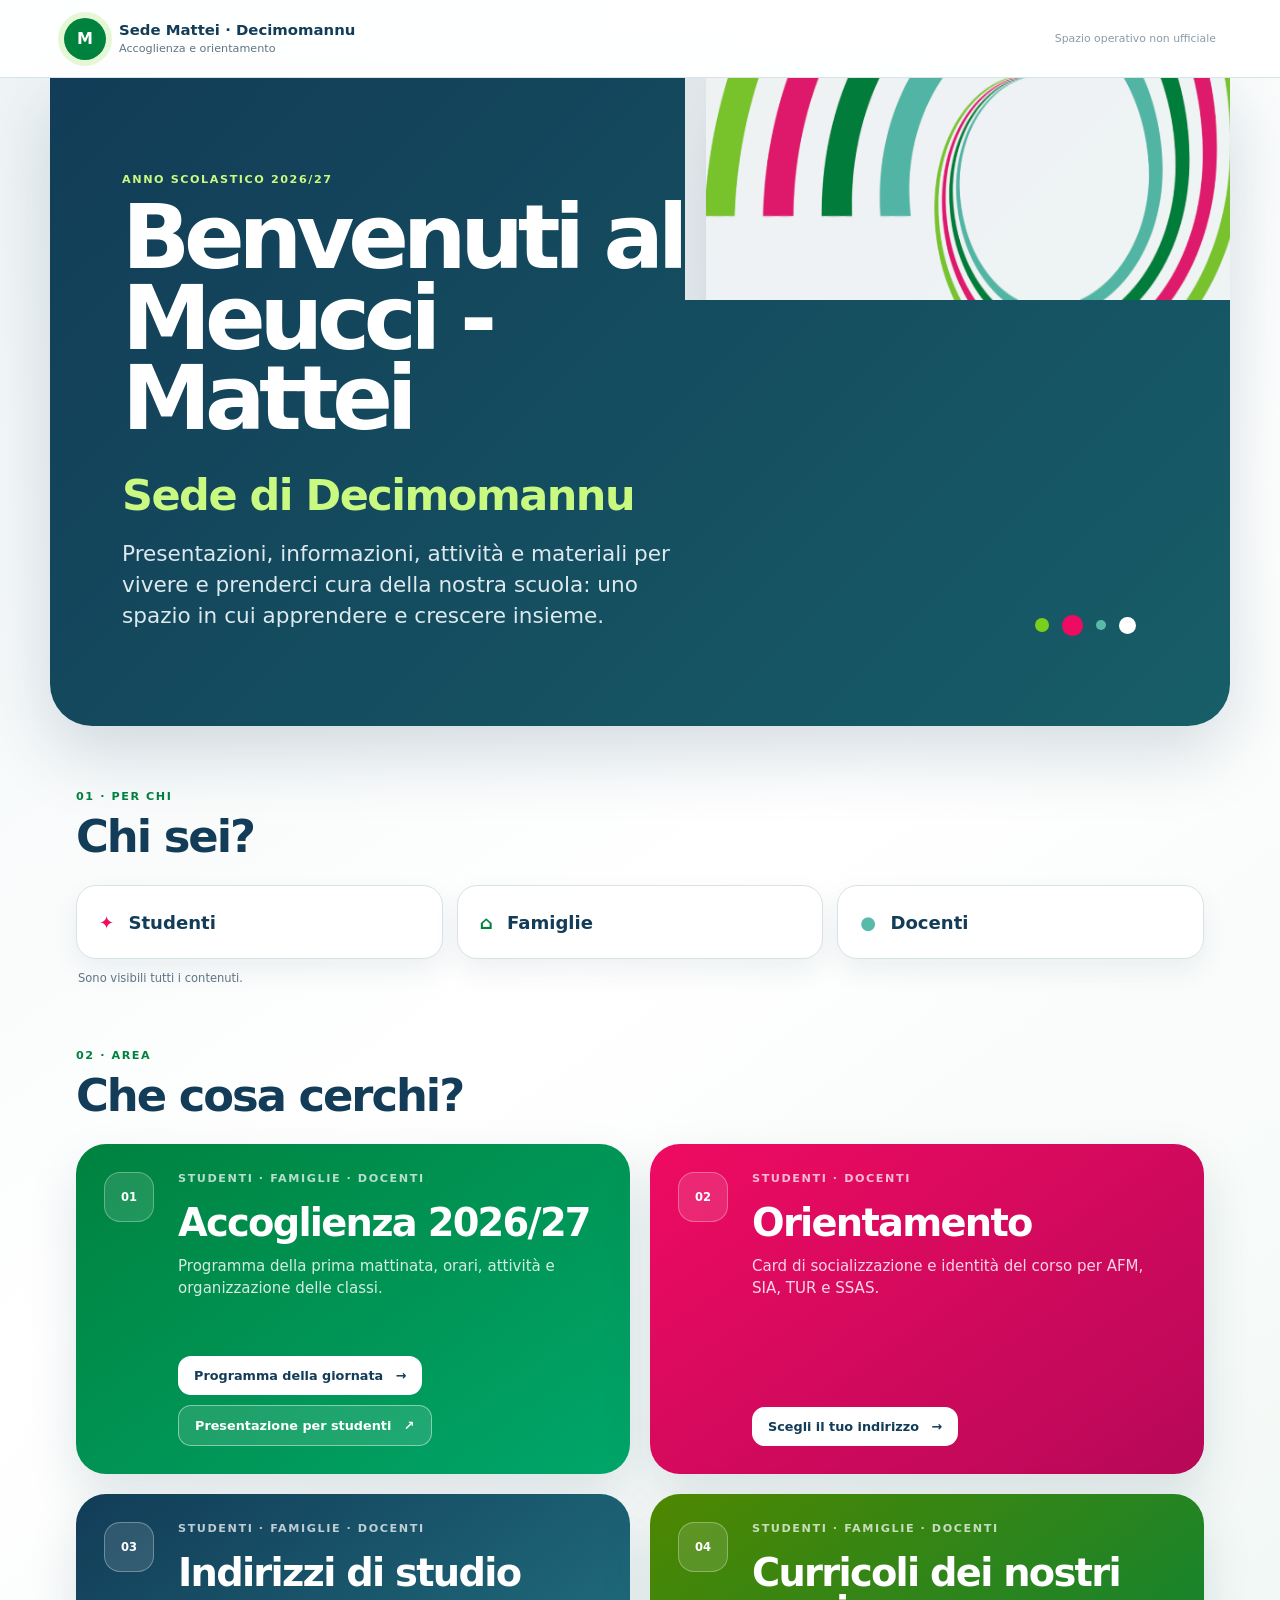
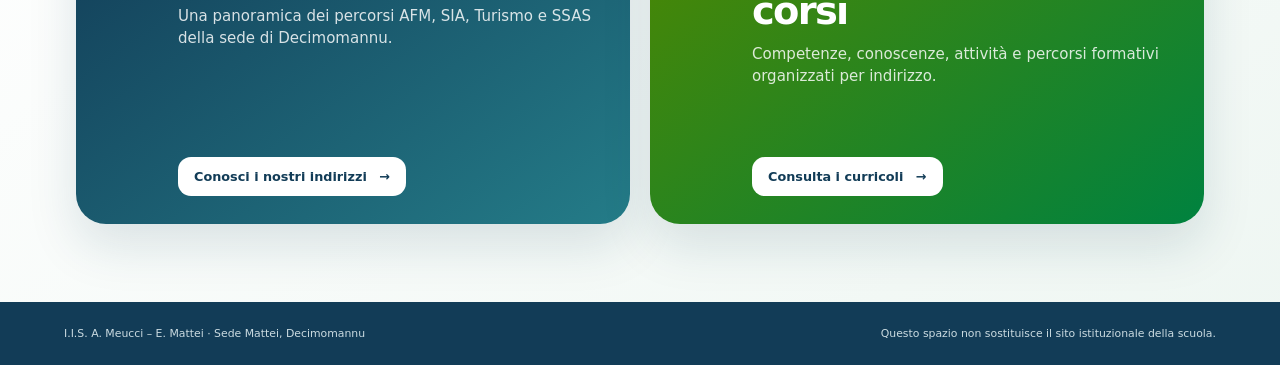
==== index.html @ f832e248 "Aggiunge indirizzi e curricoli al portale" ====
<!doctype html>
<html lang="it">
<head>
  <meta charset="utf-8">
  <meta name="viewport" content="width=device-width, initial-scale=1">
  <meta name="description" content="Materiali per accoglienza e orientamento della sede Mattei di Decimomannu.">
  <title>Accoglienza e orientamento | Sede Mattei Decimomannu</title>
  <link rel="stylesheet" href="portal.css">
</head>
<body>
  <header class="site-header">
    <a class="site-brand" href="index.html" aria-label="Torna alla pagina iniziale">
      <span class="brandmark" aria-hidden="true">M</span>
      <span><strong>Sede Mattei · Decimomannu</strong><small>Accoglienza e orientamento</small></span>
    </a>
    <p>Spazio operativo non ufficiale</p>
  </header>

  <main>
    <section class="hero">
      <div class="hero-copy">
        <p class="eyebrow">Anno scolastico 2026/27</p>
        <h1>Benvenuti al<br>Meucci - Mattei<br><span>Sede di Decimomannu</span></h1>
        <p>Presentazioni, informazioni, attività e materiali per vivere e prenderci cura della nostra scuola: uno spazio in cui apprendere e crescere insieme.</p>
      </div>
      <div class="hero-bubbles" aria-hidden="true"><i></i><i></i><i></i><i></i></div>
    </section>

    <section class="audience-section" aria-labelledby="audience-title">
      <div class="section-heading">
        <div><p class="step">01 · PER CHI</p><h2 id="audience-title">Chi sei?</h2></div>
        <button class="reset-filter" id="resetFilter" type="button" hidden>Mostra tutto</button>
      </div>
      <div class="audience-buttons" role="group" aria-label="Filtra i contenuti per destinatario">
        <button type="button" data-filter="studenti" aria-pressed="false"><span aria-hidden="true">✦</span> Studenti</button>
        <button type="button" data-filter="famiglie" aria-pressed="false"><span aria-hidden="true">⌂</span> Famiglie</button>
        <button type="button" data-filter="docenti" aria-pressed="false"><span aria-hidden="true">●</span> Docenti</button>
      </div>
      <p class="filter-status" id="filterStatus" aria-live="polite">Sono visibili tutti i contenuti.</p>
    </section>

    <section class="areas-section" aria-labelledby="areas-title">
      <div class="section-heading"><div><p class="step">02 · AREA</p><h2 id="areas-title">Che cosa cerchi?</h2></div></div>
      <div class="area-grid" id="areaGrid">
        <article class="area-card welcome-area" data-audiences="studenti famiglie docenti">
          <div class="area-number">01</div>
          <div class="area-content">
            <p class="area-tag">Studenti · Famiglie · Docenti</p>
            <h3>Accoglienza 2026/27</h3>
            <p>Programma della prima mattinata, orari, attività e organizzazione delle classi.</p>
            <div class="area-actions">
              <a href="accoglienza.html">Programma della giornata <span aria-hidden="true">→</span></a>
              <a class="secondary-action" href="documenti/accoglienza/Presentazione_accoglienza_studenti_Meucci_Mattei_2026-27.pdf" target="_blank" rel="noopener">Presentazione per studenti <span aria-hidden="true">↗</span></a>
            </div>
          </div>
        </article>

        <article class="area-card orientation-area" data-audiences="studenti docenti">
          <div class="area-number">02</div>
          <div class="area-content">
            <p class="area-tag">Studenti · Docenti</p>
            <h3>Orientamento</h3>
            <p>Card di socializzazione e identità del corso per AFM, SIA, TUR e SSAS.</p>
            <a href="orientamento.html">Scegli il tuo indirizzo <span aria-hidden="true">→</span></a>
          </div>
        </article>

        <article class="area-card study-area" data-audiences="studenti famiglie docenti">
          <div class="area-number">03</div>
          <div class="area-content">
            <p class="area-tag">Studenti · Famiglie · Docenti</p>
            <h3>Indirizzi di studio</h3>
            <p>Una panoramica dei percorsi AFM, SIA, Turismo e SSAS della sede di Decimomannu.</p>
            <a href="indirizzi.html">Conosci i nostri indirizzi <span aria-hidden="true">→</span></a>
          </div>
        </article>

        <article class="area-card curricula-area" data-audiences="studenti famiglie docenti">
          <div class="area-number">04</div>
          <div class="area-content">
            <p class="area-tag">Studenti · Famiglie · Docenti</p>
            <h3>Curricoli dei nostri corsi</h3>
            <p>Competenze, conoscenze, attività e percorsi formativi organizzati per indirizzo.</p>
            <a href="curricoli.html">Consulta i curricoli <span aria-hidden="true">→</span></a>
          </div>
        </article>
      </div>
      <p class="empty-state" id="emptyState" hidden>Nessun contenuto disponibile per questa scelta.</p>
    </section>
  </main>

  <footer class="site-footer">
    <p>I.I.S. A. Meucci – E. Mattei · Sede Mattei, Decimomannu</p>
    <p>Questo spazio non sostituisce il sito istituzionale della scuola.</p>
  </footer>
  <script src="portal.js"></script>
</body>
</html>
---- portal.css ----
:root {
  --ink: #17314a;
  --navy: #123c57;
  --teal: #58bba9;
  --green: #00823f;
  --lime: #79cf1b;
  --pink: #ef0b62;
  --paper: #f4f7f8;
  --white: #fff;
  --line: #d9e2e6;
  --muted: #5f7483;
}

* { box-sizing: border-box; }
html { min-height: 100%; background: var(--navy); }
body { min-height: 100%; margin: 0; color: var(--ink); background: linear-gradient(145deg, #eef4f5 0%, #fff 48%, #eef6f2 100%); font-family: Inter, ui-sans-serif, system-ui, -apple-system, BlinkMacSystemFont, "Segoe UI", sans-serif; }
button, a { font: inherit; }
a { color: inherit; }

.site-header { min-height: 78px; padding: 13px clamp(20px, 5vw, 72px); display: flex; align-items: center; justify-content: space-between; gap: 22px; border-bottom: 1px solid var(--line); background: rgb(255 255 255 / 92%); backdrop-filter: blur(18px); position: relative; z-index: 10; }
.site-brand { display: inline-flex; align-items: center; gap: 13px; text-decoration: none; }
.site-brand > span:last-child { display: flex; align-items: flex-start; flex-direction: column; line-height: 1.1; }
.site-brand strong { color: var(--navy); font-size: .93rem; }
.site-brand small { margin-top: 5px; color: var(--muted); font-size: .7rem; }
.brandmark { width: 42px; height: 42px; display: grid; place-items: center; border-radius: 50%; color: white; background: var(--green); box-shadow: 0 0 0 6px rgb(121 207 27 / 18%); font-weight: 900; }
.site-header > p { margin: 0; color: #879ba8; font-size: .68rem; }
.page-nav { display: flex; gap: 8px; }
.page-nav a, .back-link { padding: 9px 13px; border: 1px solid var(--line); border-radius: 11px; color: var(--navy); background: white; font-size: .76rem; font-weight: 800; text-decoration: none; }
.page-nav a:hover, .back-link:hover { color: var(--green); border-color: var(--teal); }

main { width: min(1180px, calc(100% - 40px)); margin: 0 auto; }
.hero { min-height: 420px; padding: clamp(54px, 8vw, 95px) clamp(26px, 6vw, 72px); display: flex; align-items: center; overflow: hidden; position: relative; border-radius: 0 0 42px 42px; color: white; background: linear-gradient(135deg, var(--navy) 0%, #175e68 100%); box-shadow: 0 26px 70px rgb(18 60 87 / 18%); }
.hero::after, .orientation-hero::after { content: ""; width: min(590px, 56vw); height: 230px; position: absolute; top: -8px; right: -45px; background: url("motivo-circolare.png") center / 100% 100% no-repeat; opacity: .93; pointer-events: none; }
.hero-copy { max-width: 680px; position: relative; z-index: 2; }
.eyebrow, .step, .area-tag { margin: 0; font-size: .7rem; font-weight: 900; letter-spacing: .14em; text-transform: uppercase; }
.eyebrow { color: #c9f981; }
.hero h1 { margin: 11px 0 18px; max-width: 760px; font-size: clamp(2.9rem, 7vw, 5.6rem); line-height: .9; letter-spacing: -.07em; }
.hero h1 span { color: #c9f981; font-size: .48em; letter-spacing: -.035em; }
.hero-copy > p:last-child { max-width: 570px; margin: 0; color: #dce9ed; font-size: clamp(1rem, 2vw, 1.35rem); line-height: 1.45; }
.hero-bubbles { position: absolute; right: 8%; bottom: 14%; display: flex; align-items: center; gap: 13px; }
.hero-bubbles i { width: 14px; height: 14px; border-radius: 50%; background: var(--lime); }
.hero-bubbles i:nth-child(2) { width: 21px; height: 21px; background: var(--pink); }
.hero-bubbles i:nth-child(3) { width: 10px; height: 10px; background: var(--teal); }
.hero-bubbles i:nth-child(4) { width: 17px; height: 17px; background: white; }

.audience-section, .areas-section { padding: 64px clamp(4px, 2.5vw, 26px) 8px; }
.section-heading { margin-bottom: 22px; display: flex; align-items: flex-end; justify-content: space-between; gap: 20px; }
.step { margin-bottom: 7px; color: var(--green); }
.section-heading h2 { margin: 0; color: var(--navy); font-size: clamp(1.7rem, 3.5vw, 2.9rem); letter-spacing: -.045em; }
.reset-filter { padding: 8px 12px; border: 0; border-radius: 10px; color: var(--green); background: #e7f5ec; cursor: pointer; font-size: .74rem; font-weight: 850; }
.audience-buttons { display: grid; grid-template-columns: repeat(3, 1fr); gap: 14px; }
.audience-buttons button { min-height: 74px; padding: 15px 22px; border: 1px solid var(--line); border-radius: 20px; color: var(--navy); background: white; box-shadow: 0 12px 28px rgb(18 60 87 / 7%); cursor: pointer; font-size: clamp(.92rem, 1.6vw, 1.13rem); font-weight: 850; text-align: left; transition: transform 160ms ease, color 160ms ease, background 160ms ease; }
.audience-buttons button span { margin-right: 8px; color: var(--pink); }
.audience-buttons button:nth-child(2) span { color: var(--green); }
.audience-buttons button:nth-child(3) span { color: var(--teal); }
.audience-buttons button:hover { transform: translateY(-2px); border-color: var(--teal); }
.audience-buttons button[aria-pressed="true"] { color: white; border-color: var(--navy); background: var(--navy); box-shadow: 0 14px 34px rgb(18 60 87 / 18%); }
.filter-status { margin: 12px 2px 0; color: var(--muted); font-size: .72rem; }

.areas-section { padding-top: 56px; padding-bottom: 78px; }
.area-grid { display: grid; grid-template-columns: 1fr 1fr; gap: 20px; }
.area-card { min-height: 330px; padding: 28px; display: grid; grid-template-columns: 54px 1fr; gap: 20px; border-radius: 30px; color: white; box-shadow: 0 22px 50px rgb(18 60 87 / 13%); }
.area-card[hidden] { display: none; }
.welcome-area { background: linear-gradient(145deg, var(--green), #00a66a); }
.orientation-area { background: linear-gradient(145deg, var(--pink), #b70858); }
.study-area { background: linear-gradient(145deg, var(--navy), #247c88); }
.curricula-area { background: linear-gradient(145deg, #4f8700, var(--green)); }
.area-number { width: 50px; height: 50px; display: grid; place-items: center; border: 1px solid rgb(255 255 255 / 30%); border-radius: 16px; background: rgb(255 255 255 / 12%); font-size: .72rem; font-weight: 900; }
.area-content { display: flex; flex-direction: column; }
.area-tag { color: rgb(255 255 255 / 72%); }
.area-content h3 { margin: 19px 0 13px; font-size: clamp(1.75rem, 3vw, 2.75rem); line-height: .98; letter-spacing: -.045em; }
.area-content > p:not(.area-tag) { margin: 0; max-width: 440px; color: rgb(255 255 255 / 83%); font-size: .94rem; line-height: 1.48; }
.area-content a { width: fit-content; margin-top: auto; padding: 12px 16px; border-radius: 13px; color: var(--navy); background: white; font-size: .8rem; font-weight: 900; text-decoration: none; }
.area-content a:hover { box-shadow: 0 8px 24px rgb(18 60 87 / 20%); }
.area-content a span { margin-left: 8px; }
.area-actions { margin-top: auto; padding-top: 22px; display: flex; flex-wrap: wrap; gap: 10px; }
.area-content .area-actions a { margin-top: 0; }
.area-content .area-actions .secondary-action { color: white; border: 1px solid rgb(255 255 255 / 45%); background: rgb(255 255 255 / 12%); }
.empty-state { padding: 30px; border: 1px dashed var(--line); border-radius: 20px; color: var(--muted); text-align: center; }

.orientation-main { padding-bottom: 72px; }
.orientation-hero { min-height: 350px; padding: 42px clamp(28px, 6vw, 72px) 60px; overflow: hidden; position: relative; border-radius: 0 0 40px 40px; color: white; background: linear-gradient(140deg, var(--navy), #174f68); }
.orientation-hero > * { position: relative; z-index: 2; }
.orientation-hero .back-link { width: fit-content; display: inline-block; margin-bottom: 54px; color: white; border-color: rgb(255 255 255 / 25%); background: rgb(255 255 255 / 10%); }
.orientation-hero h1 { margin: 10px 0 18px; font-size: clamp(2.5rem, 6vw, 5.4rem); line-height: .94; letter-spacing: -.06em; }
.orientation-hero > p:last-child { max-width: 670px; margin: 0; color: #d9e7ec; font-size: 1rem; line-height: 1.5; }
.course-grid { padding: 48px clamp(4px, 2.5vw, 26px) 0; display: grid; grid-template-columns: 1fr 1fr; gap: 20px; }
.course-card { min-height: 365px; padding: 28px; display: flex; flex-direction: column; border: 1px solid var(--line); border-top: 9px solid var(--course-accent); border-radius: 28px; background: white; box-shadow: 0 18px 45px rgb(18 60 87 / 9%); }
.course-code { width: fit-content; padding: 8px 12px; border-radius: 11px; color: var(--course-text, white); background: var(--course-accent); font-size: .82rem; font-weight: 950; letter-spacing: .09em; }
.course-copy h2 { margin: 24px 0 12px; color: var(--navy); font-size: clamp(1.4rem, 2.5vw, 2.15rem); line-height: 1.04; letter-spacing: -.04em; }
.course-copy p { margin: 0; color: var(--muted); line-height: 1.45; }
.course-actions { margin-top: auto; padding-top: 28px; display: flex; align-items: center; gap: 14px; }
.course-actions a { padding: 12px 15px; border-radius: 12px; color: white; background: var(--course-accent); font-size: .78rem; font-weight: 900; text-decoration: none; }
.course-actions .download-link { padding-inline: 4px; color: var(--navy); background: transparent; text-decoration: underline; text-decoration-color: var(--teal); text-underline-offset: 4px; }
.afm-card { --course-accent: var(--navy); }
.sia-card { --course-accent: var(--lime); --course-text: var(--navy); }
.tur-card { --course-accent: var(--green); }
.ssas-card { --course-accent: var(--pink); }
.info-card { min-height: 285px; }
.study-hero { background: linear-gradient(140deg, var(--navy), #237985); }
.curricula-hero { background: linear-gradient(140deg, #315d17, var(--green)); }

.curricula-section { padding: 52px clamp(4px, 2.5vw, 26px) 0; }
.curriculum-card { min-height: 250px; padding: 30px; display: grid; grid-template-columns: 100px 1fr auto; gap: 26px; align-items: center; border: 1px solid var(--line); border-radius: 30px; background: white; box-shadow: 0 18px 45px rgb(18 60 87 / 9%); }
.curriculum-code { width: 90px; height: 90px; display: grid; place-items: center; border-radius: 25px; color: white; background: var(--pink); font-size: 1rem; font-weight: 950; letter-spacing: .08em; }
.curriculum-copy > p:first-child { margin: 0 0 8px; color: var(--green); font-size: .7rem; font-weight: 900; letter-spacing: .08em; text-transform: uppercase; }
.curriculum-copy h3 { margin: 0 0 12px; color: var(--navy); font-size: clamp(1.55rem, 3vw, 2.5rem); line-height: 1; letter-spacing: -.04em; }
.curriculum-copy > p:last-child { max-width: 610px; margin: 0; color: var(--muted); font-size: .88rem; line-height: 1.45; }
.curriculum-card > a { padding: 13px 16px; border-radius: 13px; color: white; background: var(--navy); font-size: .8rem; font-weight: 900; text-decoration: none; white-space: nowrap; }
.curriculum-card > a:hover { background: var(--green); }
.growth-note { margin: 18px 0 0; padding: 19px 22px; border-left: 5px solid var(--lime); border-radius: 0 16px 16px 0; color: var(--muted); background: #edf5e8; font-size: .82rem; line-height: 1.45; }
.growth-note strong { color: var(--navy); }

.site-footer { padding: 25px clamp(20px, 5vw, 72px); display: flex; justify-content: space-between; gap: 20px; color: #cbdbe1; background: var(--navy); font-size: .68rem; }
.site-footer p { margin: 0; }

:focus-visible { outline: 3px solid rgb(88 187 169 / 55%); outline-offset: 3px; }

@media (max-width: 760px) {
  .site-header > p { display: none; }
  .hero { min-height: 390px; border-radius: 0 0 30px 30px; }
  .hero::after, .orientation-hero::after { width: 85vw; opacity: .55; }
  .audience-buttons, .area-grid, .course-grid { grid-template-columns: 1fr; }
  .audience-buttons button { min-height: 62px; }
  .area-card { min-height: 295px; }
  .orientation-hero .back-link { margin-bottom: 42px; }
  .course-card { min-height: 330px; }
  .info-card { min-height: 260px; }
  .curriculum-card { grid-template-columns: 80px 1fr; }
  .curriculum-code { width: 76px; height: 76px; border-radius: 20px; }
  .curriculum-card > a { width: fit-content; grid-column: 1 / -1; }
  .site-footer { align-items: flex-start; flex-direction: column; }
}

@media (max-width: 500px) {
  main { width: calc(100% - 24px); }
  .site-header { padding-inline: 14px; }
  .site-brand small { display: none; }
  .site-brand strong { font-size: .8rem; }
  .page-nav a:first-child { display: none; }
  .hero { padding-inline: 25px; }
  .hero h1 { font-size: clamp(2.7rem, 13vw, 3.4rem); }
  .audience-section, .areas-section { padding-inline: 0; }
  .area-card { padding: 22px; grid-template-columns: 1fr; }
  .area-number { width: 42px; height: 42px; }
  .orientation-main { width: calc(100% - 24px); }
  .orientation-hero { padding-inline: 24px; }
  .course-grid { padding-inline: 0; }
  .course-actions { align-items: flex-start; flex-direction: column; }
  .curriculum-card { padding: 23px; grid-template-columns: 1fr; }
  .curriculum-card > a { grid-column: auto; white-space: normal; }
}

@media (prefers-reduced-motion: reduce) {
  .audience-buttons button { transition: none; }
}
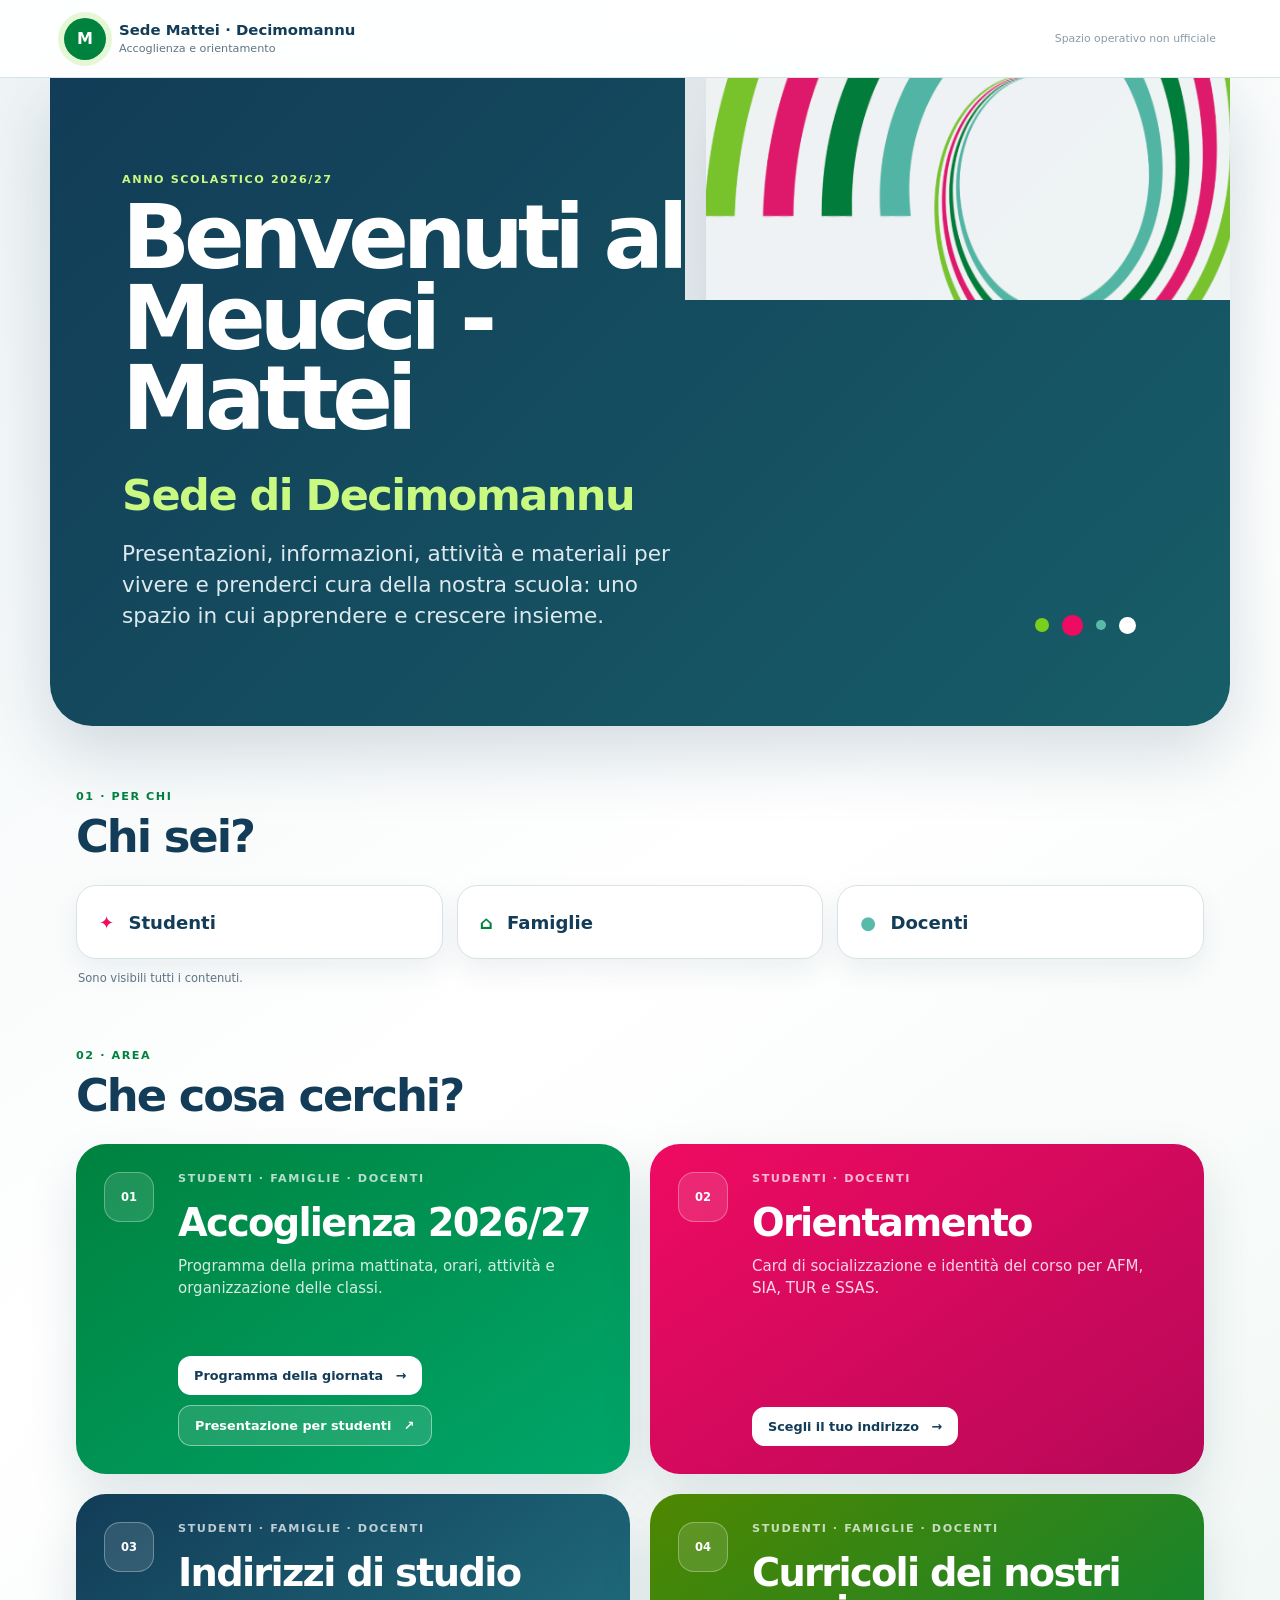
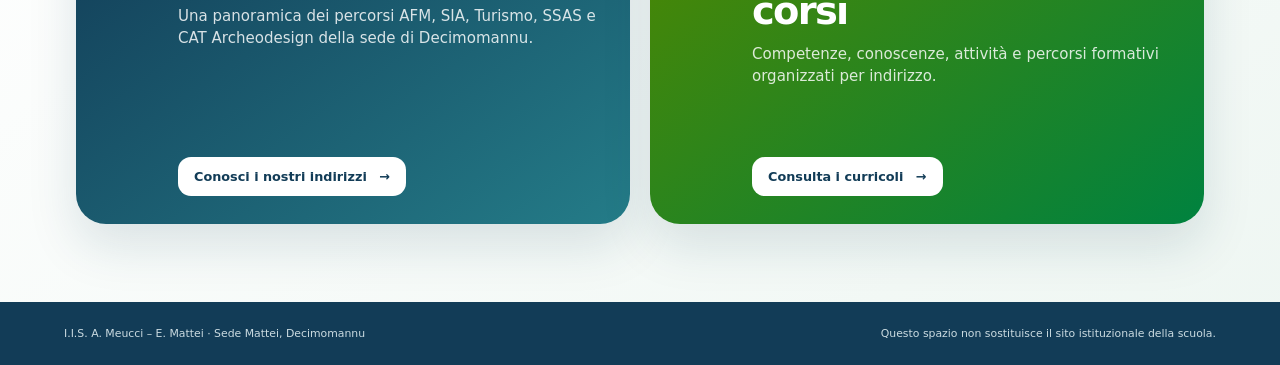
==== commit 69be251d: "Aggiunge CAT Archeodesign in attivazione" ====
--- a/index.html
+++ b/index.html
@@ -70,7 +70,7 @@
           <div class="area-content">
             <p class="area-tag">Studenti · Famiglie · Docenti</p>
             <h3>Indirizzi di studio</h3>
-            <p>Una panoramica dei percorsi AFM, SIA, Turismo e SSAS della sede di Decimomannu.</p>
+            <p>Una panoramica dei percorsi AFM, SIA, Turismo, SSAS e CAT Archeodesign della sede di Decimomannu.</p>
             <a href="indirizzi.html">Conosci i nostri indirizzi <span aria-hidden="true">→</span></a>
           </div>
         </article>
--- a/portal.css
+++ b/portal.css
@@ -96,7 +96,11 @@
 .sia-card { --course-accent: var(--lime); --course-text: var(--navy); }
 .tur-card { --course-accent: var(--green); }
 .ssas-card { --course-accent: var(--pink); }
+.cat-card { --course-accent: var(--teal); --course-text: var(--navy); }
 .info-card { min-height: 285px; }
+.pending-card { border-style: solid; background: linear-gradient(145deg, white, #edf8f6); }
+.course-topline { display: flex; align-items: center; justify-content: space-between; gap: 14px; }
+.status-badge { padding: 7px 10px; border-radius: 99px; color: var(--green); background: #e5f5e8; font-size: .66rem; font-weight: 900; letter-spacing: .04em; text-transform: uppercase; }
 .study-hero { background: linear-gradient(140deg, var(--navy), #237985); }
 .curricula-hero { background: linear-gradient(140deg, #315d17, var(--green)); }
 
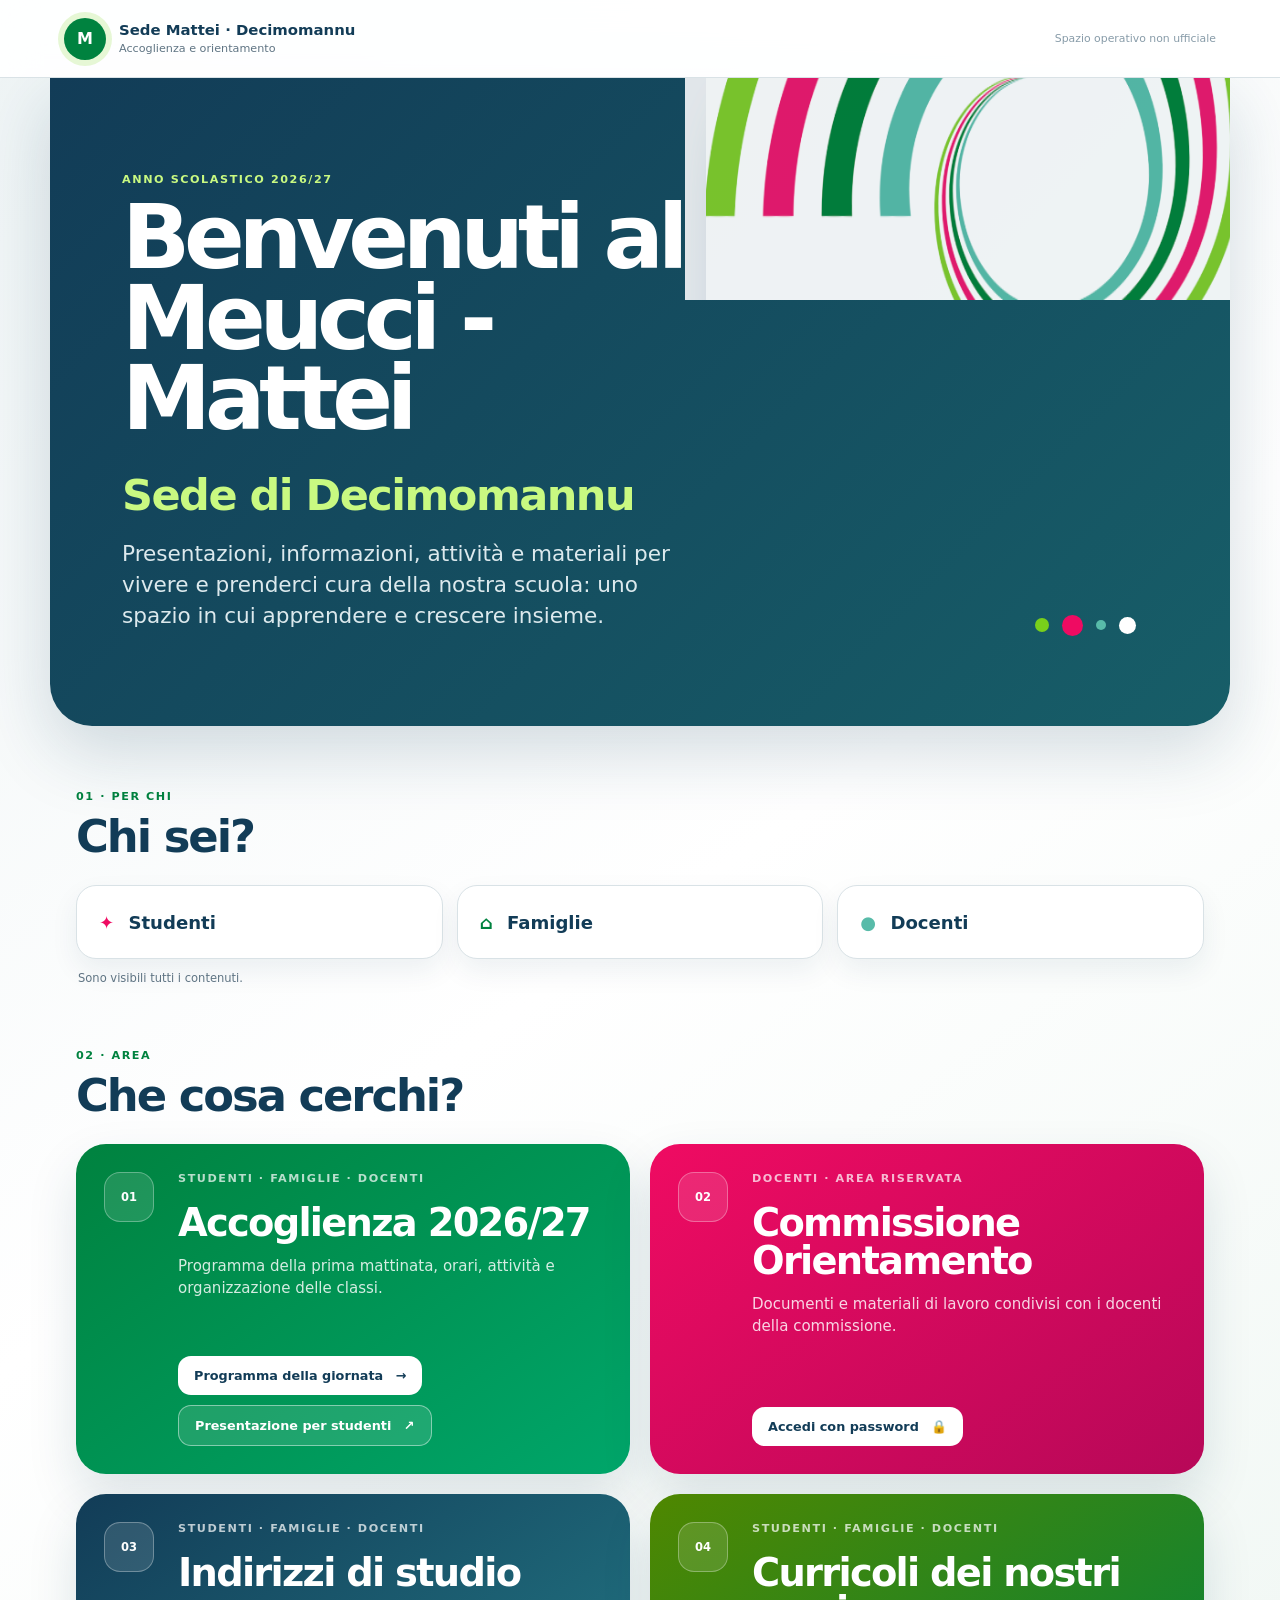
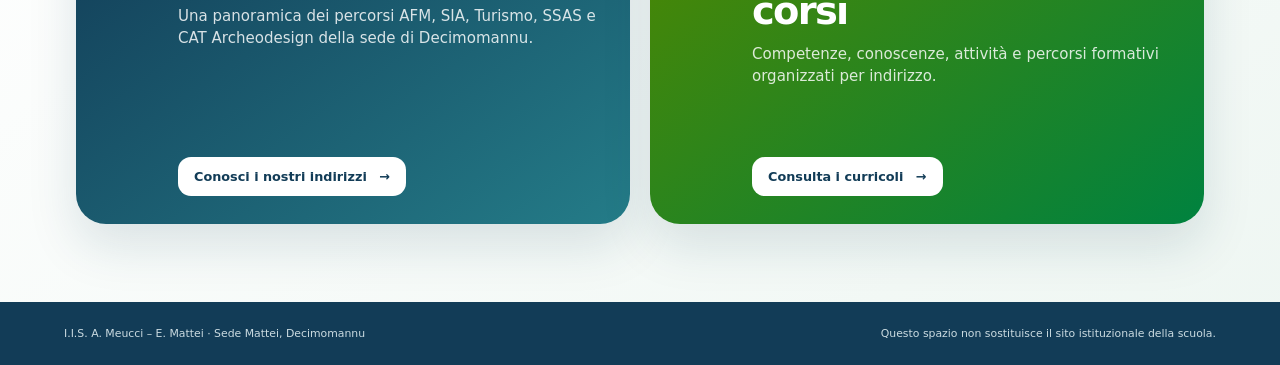
==== commit 4f1edef7: "Aggiunge area riservata per la commissione orientamento" ====
--- a/index.html
+++ b/index.html
@@ -5,7 +5,7 @@
   <meta name="viewport" content="width=device-width, initial-scale=1">
   <meta name="description" content="Materiali per accoglienza e orientamento della sede Mattei di Decimomannu.">
   <title>Accoglienza e orientamento | Sede Mattei Decimomannu</title>
-  <link rel="stylesheet" href="portal.css">
+  <link rel="stylesheet" href="portal.css?v=20260915-1">
 </head>
 <body>
   <header class="site-header">
@@ -55,13 +55,13 @@
           </div>
         </article>
 
-        <article class="area-card orientation-area" data-audiences="studenti docenti">
+        <article class="area-card orientation-area" data-audiences="docenti">
           <div class="area-number">02</div>
           <div class="area-content">
-            <p class="area-tag">Studenti · Docenti</p>
-            <h3>Orientamento</h3>
-            <p>Card di socializzazione e identità del corso per AFM, SIA, TUR e SSAS.</p>
-            <a href="orientamento.html">Scegli il tuo indirizzo <span aria-hidden="true">→</span></a>
+            <p class="area-tag">Docenti · Area riservata</p>
+            <h3>Commissione Orientamento</h3>
+            <p>Documenti e materiali di lavoro condivisi con i docenti della commissione.</p>
+            <a href="orientamento.html">Accedi con password <span aria-hidden="true">🔒</span></a>
           </div>
         </article>
 
@@ -93,6 +93,6 @@
     <p>I.I.S. A. Meucci – E. Mattei · Sede Mattei, Decimomannu</p>
     <p>Questo spazio non sostituisce il sito istituzionale della scuola.</p>
   </footer>
-  <script src="portal.js"></script>
+  <script src="portal.js?v=20260915-1"></script>
 </body>
 </html>
--- a/portal.css
+++ b/portal.css
@@ -12,6 +12,7 @@
 }
 
 * { box-sizing: border-box; }
+[hidden] { display: none !important; }
 html { min-height: 100%; background: var(--navy); }
 body { min-height: 100%; margin: 0; color: var(--ink); background: linear-gradient(145deg, #eef4f5 0%, #fff 48%, #eef6f2 100%); font-family: Inter, ui-sans-serif, system-ui, -apple-system, BlinkMacSystemFont, "Segoe UI", sans-serif; }
 button, a { font: inherit; }
@@ -84,6 +85,67 @@
 .orientation-hero .back-link { width: fit-content; display: inline-block; margin-bottom: 54px; color: white; border-color: rgb(255 255 255 / 25%); background: rgb(255 255 255 / 10%); }
 .orientation-hero h1 { margin: 10px 0 18px; font-size: clamp(2.5rem, 6vw, 5.4rem); line-height: .94; letter-spacing: -.06em; }
 .orientation-hero > p:last-child { max-width: 670px; margin: 0; color: #d9e7ec; font-size: 1rem; line-height: 1.5; }
+.protected-shell { padding: 48px clamp(4px, 2.5vw, 26px) 0; }
+.access-panel, .workspace-panel { max-width: 820px; margin: 0 auto; padding: clamp(28px, 5vw, 52px); border: 1px solid var(--line); border-radius: 30px; background: white; box-shadow: 0 18px 45px rgb(18 60 87 / 9%); }
+.access-panel { text-align: center; }
+.lock-symbol { width: 70px; height: 70px; margin: 0 auto 22px; display: grid; place-items: center; border-radius: 22px; background: #f9e7ef; font-size: 1.8rem; }
+.access-panel .step { color: var(--pink); }
+.access-panel h2, .workspace-heading h2 { margin: 8px 0 12px; color: var(--navy); font-size: clamp(1.8rem, 4vw, 3rem); letter-spacing: -.045em; }
+.access-panel > p:not(.step) { max-width: 540px; margin: 0 auto; color: var(--muted); line-height: 1.5; }
+.password-form { max-width: 520px; margin: 32px auto 0; text-align: left; }
+.password-form label { display: block; margin-bottom: 8px; color: var(--navy); font-size: .78rem; font-weight: 900; }
+.password-row { display: grid; grid-template-columns: 1fr auto; gap: 10px; }
+.password-row input { min-width: 0; min-height: 52px; padding: 0 16px; border: 1px solid #b9c8cf; border-radius: 13px; color: var(--ink); background: #fbfdfd; font-size: 1rem; }
+.password-row button, .logout-button { min-height: 52px; padding: 0 22px; border: 0; border-radius: 13px; color: white; background: var(--navy); cursor: pointer; font-weight: 900; }
+.password-row button:hover, .logout-button:hover { background: var(--green); }
+.password-row button:disabled { cursor: wait; opacity: .65; }
+.access-message { min-height: 21px; margin: 10px 2px 0; color: #a00040; font-size: .76rem; font-weight: 800; }
+.workspace-panel { max-width: none; }
+.workspace-heading { display: flex; align-items: center; justify-content: space-between; gap: 22px; }
+.workspace-heading h2:focus { outline: none; }
+.workspace-heading .step { color: var(--green); }
+.workspace-session { display: flex; align-items: center; gap: 10px; }
+.role-badge { padding: 8px 11px; border-radius: 99px; font-size: .67rem; font-weight: 900; text-transform: uppercase; }
+.role-badge.orientatore { color: #9d0040; background: #f9e7ef; }
+.role-badge.supporter { color: var(--green); background: #e5f5e8; }
+.logout-button { min-height: 42px; padding-inline: 16px; color: var(--navy); background: #e8f1f3; font-size: .75rem; }
+.workspace-intro { max-width: 720px; margin: 0 0 28px; color: var(--muted); line-height: 1.5; }
+.upload-panel { margin: 28px 0 38px; padding: clamp(22px, 4vw, 34px); display: grid; grid-template-columns: minmax(180px, .7fr) minmax(300px, 1.3fr); gap: 34px; border-radius: 24px; color: white; background: linear-gradient(140deg, var(--navy), #175e68); }
+.upload-panel .step { color: #c9f981; }
+.upload-panel h3, .documents-heading h3 { margin: 7px 0 0; font-size: clamp(1.45rem, 3vw, 2.1rem); letter-spacing: -.035em; }
+.upload-form { display: grid; grid-template-columns: 1fr 1fr; gap: 14px; }
+.upload-form label { display: flex; flex-direction: column; gap: 7px; color: #dce9ed; font-size: .72rem; font-weight: 850; }
+.upload-form label:nth-child(2) { grid-row: span 2; }
+.upload-form input, .upload-form textarea, .upload-form select, .document-manage input, .document-manage textarea, .document-manage select { width: 100%; min-width: 0; padding: 11px 12px; border: 1px solid rgb(255 255 255 / 24%); border-radius: 11px; color: var(--ink); background: white; font: inherit; }
+.upload-form input[type="file"], .replacement-input { padding: 8px; font-size: .72rem; }
+.upload-form button { min-height: 46px; padding: 0 16px; border: 0; border-radius: 12px; color: var(--navy); background: #c9f981; cursor: pointer; font-weight: 900; }
+.upload-form button:disabled { cursor: wait; opacity: .65; }
+.upload-message { min-height: 18px; margin: 0; align-self: center; color: white; font-size: .72rem; font-weight: 800; }
+.documents-heading { margin-bottom: 18px; color: var(--navy); }
+.resource-grid { display: grid; grid-template-columns: repeat(2, minmax(0, 1fr)); gap: 18px; }
+.resource-card { min-height: 220px; padding: 24px; border: 1px solid var(--line); border-top: 7px solid var(--pink); border-radius: 22px; background: linear-gradient(145deg, white, #f8fbfb); }
+.resource-card h3 { margin: 0 0 9px; color: var(--navy); font-size: 1.35rem; }
+.resource-card > p { margin: 0; color: var(--muted); font-size: .86rem; line-height: 1.45; }
+.resource-card .resource-meta { margin-top: 10px; color: #8297a3; font-size: .7rem; }
+.resource-list { margin-top: 22px; }
+.resource-empty { margin: 0; padding: 16px; border: 1px dashed #bfd0d7; border-radius: 13px; color: var(--muted); background: white; font-size: .8rem; }
+.resource-link { width: 100%; padding: 14px 16px; display: flex; align-items: flex-start; flex-direction: column; gap: 4px; border: 1px solid var(--line); border-radius: 13px; color: var(--navy); background: white; cursor: pointer; text-align: left; }
+.resource-link + .resource-link { margin-top: 9px; }
+.resource-link:hover { border-color: var(--teal); box-shadow: 0 8px 20px rgb(18 60 87 / 8%); }
+.resource-link span { font-weight: 900; }
+.resource-link small { color: var(--muted); }
+.document-actions { margin-top: 24px; display: flex; align-items: flex-start; flex-wrap: wrap; gap: 12px; }
+.document-actions > a { padding: 11px 14px; border-radius: 11px; color: white; background: var(--navy); font-size: .76rem; font-weight: 900; text-decoration: none; }
+.document-actions > a:hover { background: var(--green); }
+.document-manage { flex: 1 1 100%; padding-top: 8px; }
+.document-manage summary { width: fit-content; color: var(--green); cursor: pointer; font-size: .76rem; font-weight: 900; }
+.document-manage[open] summary { margin-bottom: 12px; }
+.document-manage input, .document-manage textarea, .document-manage select { margin-top: 9px; border-color: var(--line); background: white; }
+.manage-actions { margin-top: 12px; display: flex; gap: 9px; }
+.manage-actions button { min-height: 40px; padding: 0 13px; border: 0; border-radius: 10px; cursor: pointer; font-size: .7rem; font-weight: 900; }
+.save-button { color: white; background: var(--green); }
+.archive-button { color: #9d0040; background: #f9e7ef; }
+.manage-status { min-height: 17px; margin: 9px 0 0; color: var(--muted); font-size: .7rem; font-weight: 800; }
 .course-grid { padding: 48px clamp(4px, 2.5vw, 26px) 0; display: grid; grid-template-columns: 1fr 1fr; gap: 20px; }
 .course-card { min-height: 365px; padding: 28px; display: flex; flex-direction: column; border: 1px solid var(--line); border-top: 9px solid var(--course-accent); border-radius: 28px; background: white; box-shadow: 0 18px 45px rgb(18 60 87 / 9%); }
 .course-code { width: fit-content; padding: 8px 12px; border-radius: 11px; color: var(--course-text, white); background: var(--course-accent); font-size: .82rem; font-weight: 950; letter-spacing: .09em; }
@@ -124,7 +186,7 @@
   .site-header > p { display: none; }
   .hero { min-height: 390px; border-radius: 0 0 30px 30px; }
   .hero::after, .orientation-hero::after { width: 85vw; opacity: .55; }
-  .audience-buttons, .area-grid, .course-grid { grid-template-columns: 1fr; }
+  .audience-buttons, .area-grid, .course-grid, .resource-grid { grid-template-columns: 1fr; }
   .audience-buttons button { min-height: 62px; }
   .area-card { min-height: 295px; }
   .orientation-hero .back-link { margin-bottom: 42px; }
@@ -133,6 +195,7 @@
   .curriculum-card { grid-template-columns: 80px 1fr; }
   .curriculum-code { width: 76px; height: 76px; border-radius: 20px; }
   .curriculum-card > a { width: fit-content; grid-column: 1 / -1; }
+  .upload-panel { grid-template-columns: 1fr; }
   .site-footer { align-items: flex-start; flex-direction: column; }
 }
 
@@ -149,6 +212,13 @@
   .area-number { width: 42px; height: 42px; }
   .orientation-main { width: calc(100% - 24px); }
   .orientation-hero { padding-inline: 24px; }
+  .protected-shell { padding-inline: 0; }
+  .access-panel, .workspace-panel { padding: 24px; border-radius: 24px; }
+  .password-row { grid-template-columns: 1fr; }
+  .workspace-heading { align-items: flex-start; }
+  .workspace-session { align-items: flex-end; flex-direction: column; }
+  .upload-form { grid-template-columns: 1fr; }
+  .upload-form label:nth-child(2) { grid-row: auto; }
   .course-grid { padding-inline: 0; }
   .course-actions { align-items: flex-start; flex-direction: column; }
   .curriculum-card { padding: 23px; grid-template-columns: 1fr; }
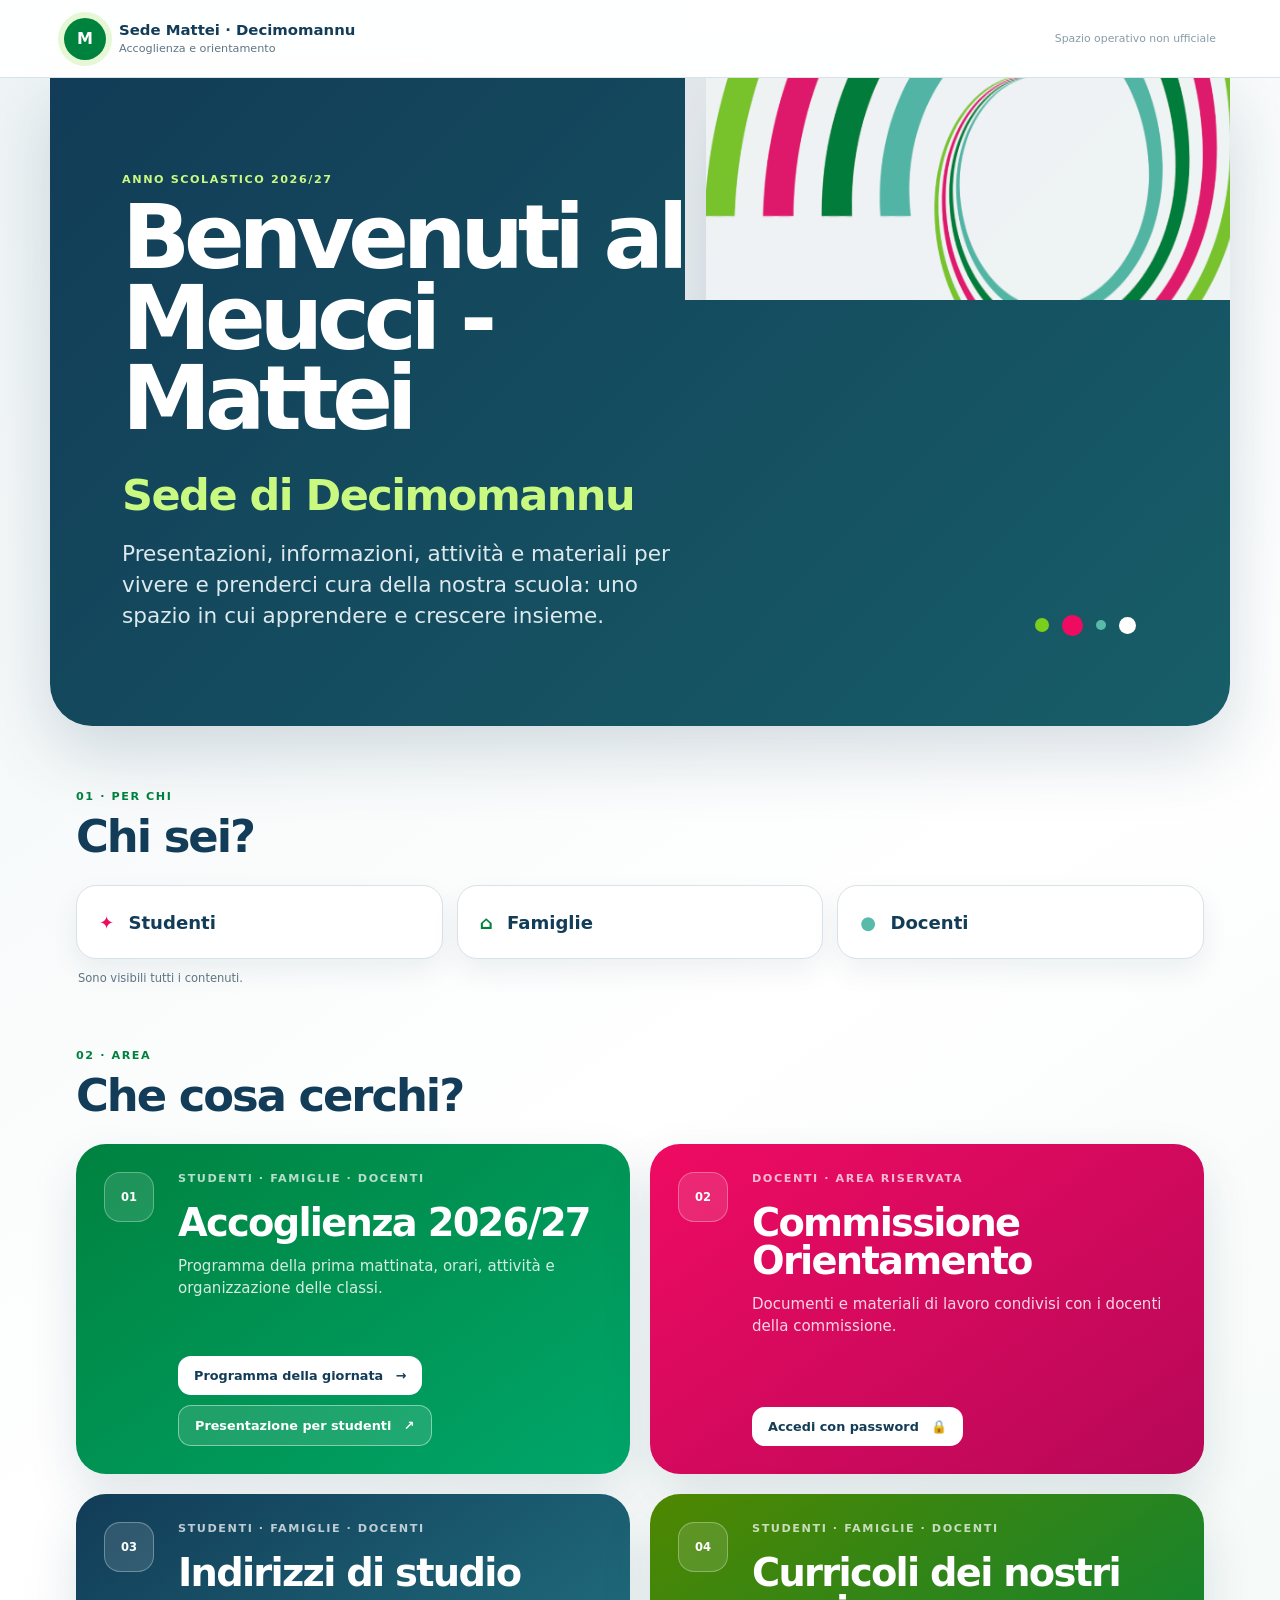
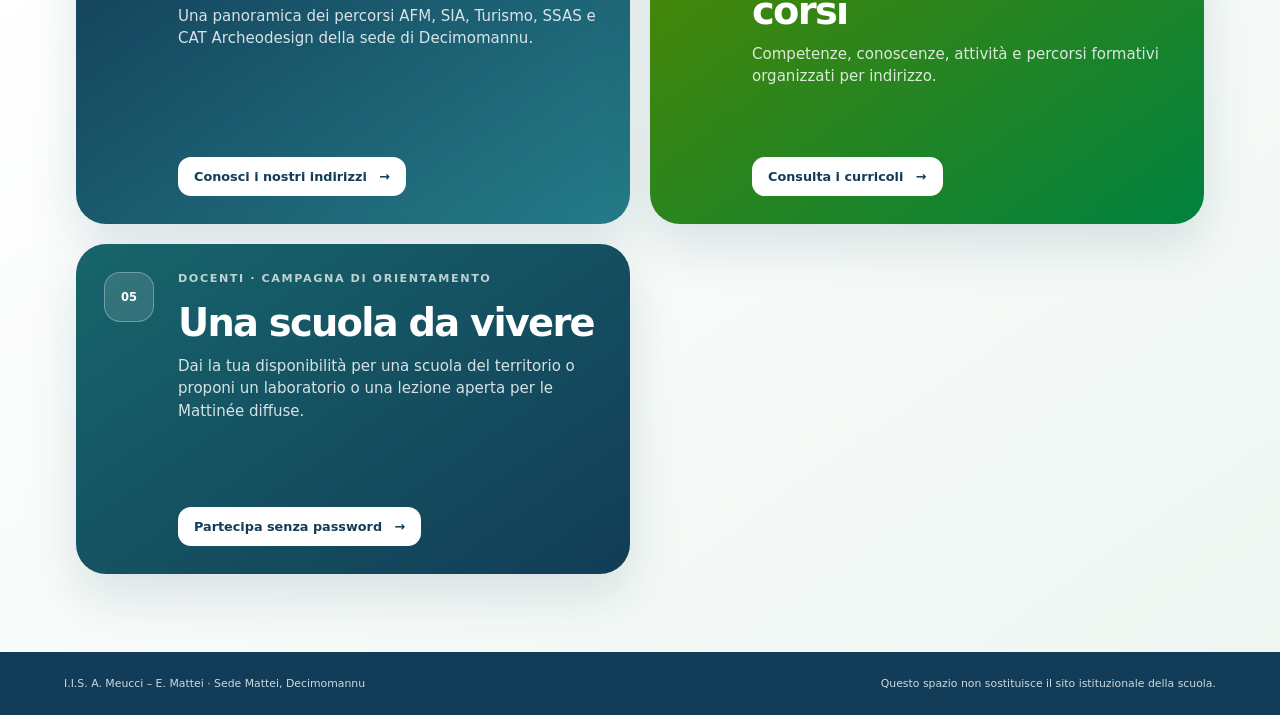
==== commit 5a31dd57: "Implementa modulo Una scuola da vivere per orientamento" ====
--- a/index.html
+++ b/index.html
@@ -84,6 +84,16 @@
             <a href="curricoli.html">Consulta i curricoli <span aria-hidden="true">→</span></a>
           </div>
         </article>
+
+        <article class="area-card support-area" data-audiences="docenti">
+          <div class="area-number">05</div>
+          <div class="area-content">
+            <p class="area-tag">Docenti · Campagna di orientamento</p>
+            <h3>Una scuola da vivere</h3>
+            <p>Dai la tua disponibilità per una scuola del territorio o proponi un laboratorio o una lezione aperta per le Mattinée diffuse.</p>
+            <a href="una-scuola-da-vivere.html">Partecipa senza password <span aria-hidden="true">→</span></a>
+          </div>
+        </article>
       </div>
       <p class="empty-state" id="emptyState" hidden>Nessun contenuto disponibile per questa scelta.</p>
     </section>
--- a/portal.css
+++ b/portal.css
@@ -66,6 +66,7 @@
 .orientation-area { background: linear-gradient(145deg, var(--pink), #b70858); }
 .study-area { background: linear-gradient(145deg, var(--navy), #247c88); }
 .curricula-area { background: linear-gradient(145deg, #4f8700, var(--green)); }
+.support-area { background: linear-gradient(145deg, #17656b, var(--navy)); }
 .area-number { width: 50px; height: 50px; display: grid; place-items: center; border: 1px solid rgb(255 255 255 / 30%); border-radius: 16px; background: rgb(255 255 255 / 12%); font-size: .72rem; font-weight: 900; }
 .area-content { display: flex; flex-direction: column; }
 .area-tag { color: rgb(255 255 255 / 72%); }
@@ -137,6 +138,16 @@
 .document-actions { margin-top: 24px; display: flex; align-items: flex-start; flex-wrap: wrap; gap: 12px; }
 .document-actions > a { padding: 11px 14px; border-radius: 11px; color: white; background: var(--navy); font-size: .76rem; font-weight: 900; text-decoration: none; }
 .document-actions > a:hover { background: var(--green); }
+.presentation-open { padding: 11px 14px; border: 0; border-radius: 11px; color: white; background: var(--navy); font-size: .76rem; font-weight: 900; cursor: pointer; }
+.presentation-open:hover { background: var(--green); }
+.presentation-viewer { position: fixed; inset: 0; z-index: 1000; display: flex; flex-direction: column; background: white; }
+.presentation-viewer[hidden] { display: none; }
+.presentation-toolbar { min-height: 54px; padding: 8px 16px; display: flex; align-items: center; justify-content: space-between; gap: 16px; color: white; background: var(--navy); }
+.presentation-toolbar strong { overflow: hidden; text-overflow: ellipsis; white-space: nowrap; font-size: .82rem; }
+.presentation-toolbar button { padding: 8px 13px; border: 1px solid white; border-radius: 8px; color: white; background: transparent; cursor: pointer; font-weight: 800; }
+.presentation-viewer > p { margin: 0; padding: 6px 16px; color: var(--navy); }
+.presentation-viewer > p:empty { display: none; }
+.presentation-viewer iframe { width: 100%; flex: 1; border: 0; }
 .document-manage { flex: 1 1 100%; padding-top: 8px; }
 .document-manage summary { width: fit-content; color: var(--green); cursor: pointer; font-size: .76rem; font-weight: 900; }
 .document-manage[open] summary { margin-bottom: 12px; }
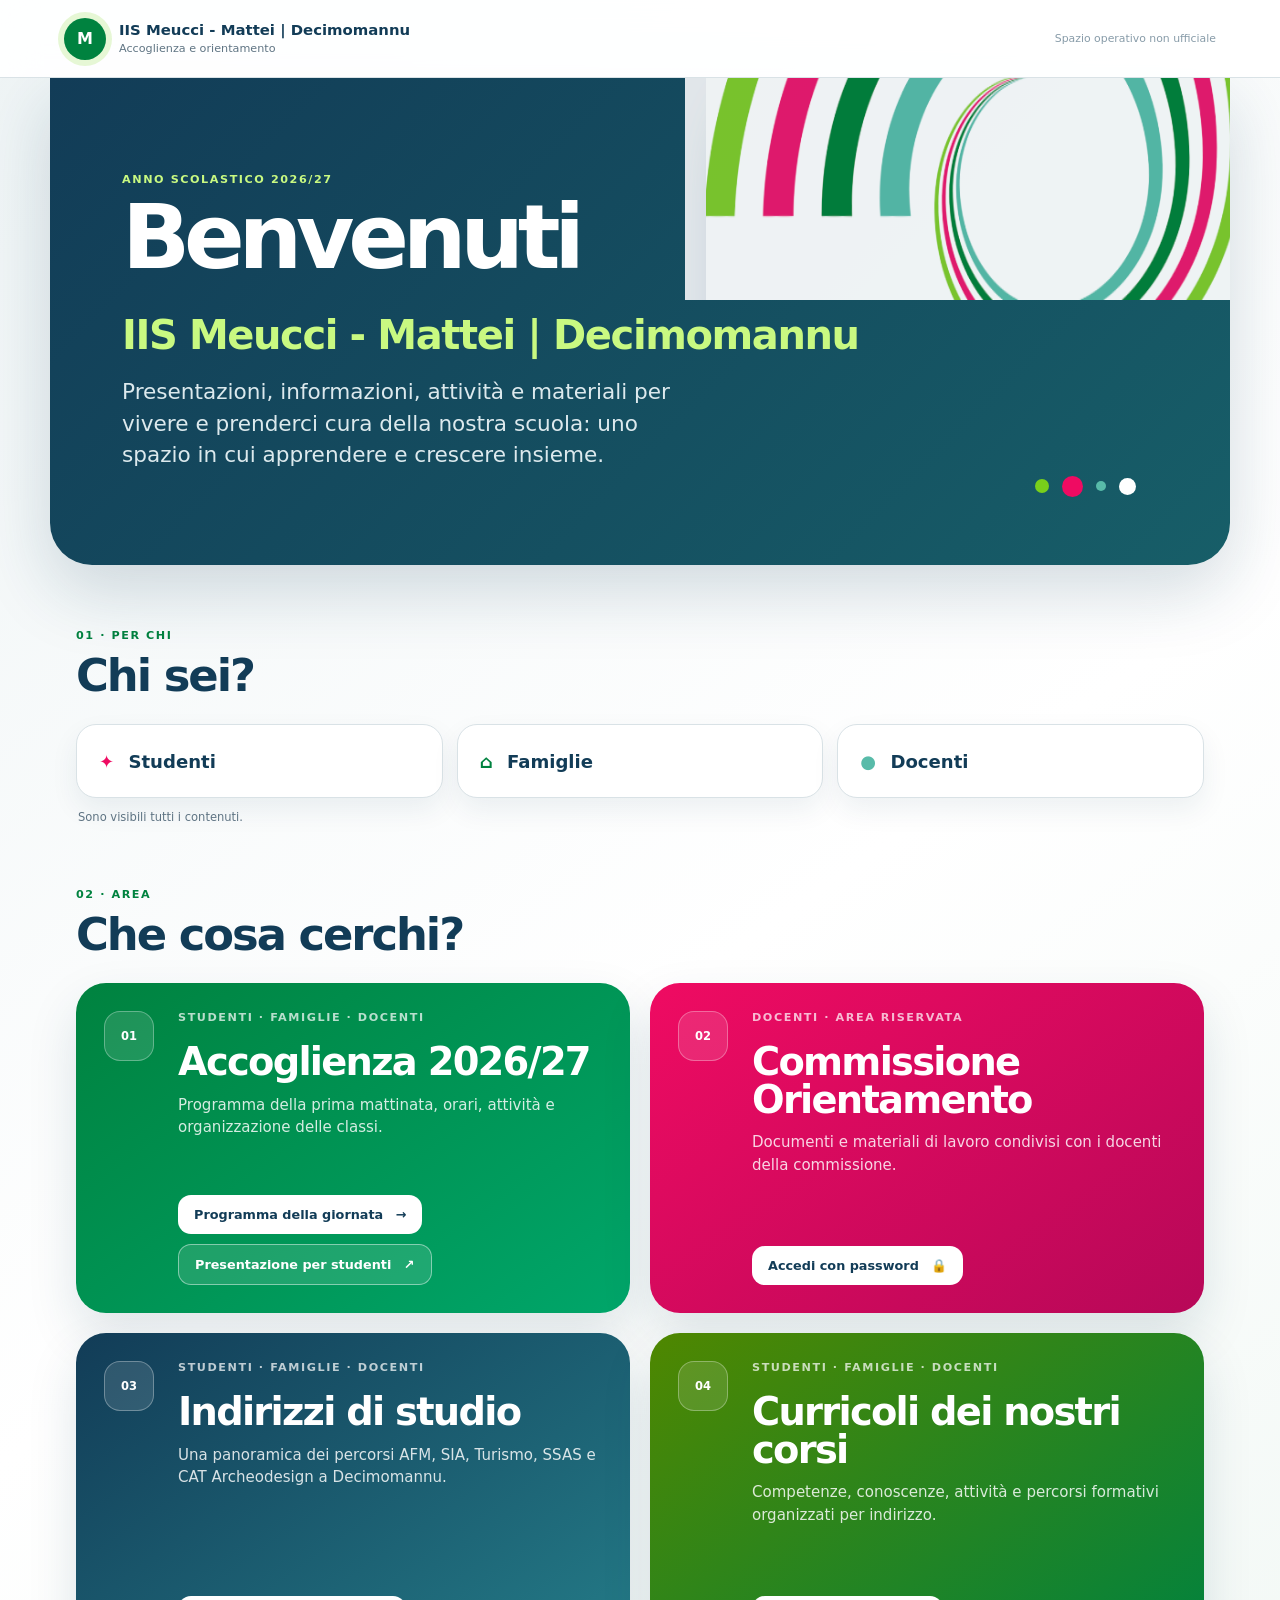
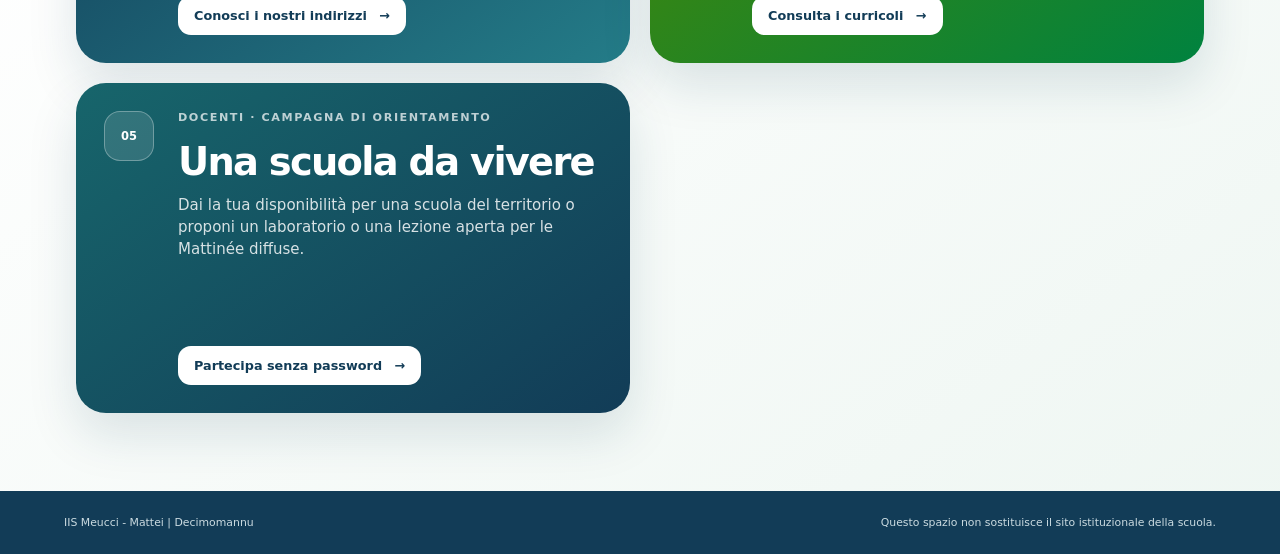
==== commit cb1fd997: "Uniforma il nome pubblico della sede nel sito" ====
--- a/index.html
+++ b/index.html
@@ -3,15 +3,15 @@
 <head>
   <meta charset="utf-8">
   <meta name="viewport" content="width=device-width, initial-scale=1">
-  <meta name="description" content="Materiali per accoglienza e orientamento della sede Mattei di Decimomannu.">
-  <title>Accoglienza e orientamento | Sede Mattei Decimomannu</title>
-  <link rel="stylesheet" href="portal.css?v=20260915-1">
+  <meta name="description" content="Materiali per accoglienza e orientamento dell’IIS Meucci - Mattei a Decimomannu.">
+  <title>Accoglienza e orientamento | IIS Meucci - Mattei | Decimomannu</title>
+  <link rel="stylesheet" href="portal.css?v=20260923-brand">
 </head>
 <body>
   <header class="site-header">
     <a class="site-brand" href="index.html" aria-label="Torna alla pagina iniziale">
       <span class="brandmark" aria-hidden="true">M</span>
-      <span><strong>Sede Mattei · Decimomannu</strong><small>Accoglienza e orientamento</small></span>
+      <span><strong>IIS Meucci - Mattei | Decimomannu</strong><small>Accoglienza e orientamento</small></span>
     </a>
     <p>Spazio operativo non ufficiale</p>
   </header>
@@ -20,7 +20,7 @@
     <section class="hero">
       <div class="hero-copy">
         <p class="eyebrow">Anno scolastico 2026/27</p>
-        <h1>Benvenuti al<br>Meucci - Mattei<br><span>Sede di Decimomannu</span></h1>
+        <h1>Benvenuti<br><span>IIS Meucci - Mattei | Decimomannu</span></h1>
         <p>Presentazioni, informazioni, attività e materiali per vivere e prenderci cura della nostra scuola: uno spazio in cui apprendere e crescere insieme.</p>
       </div>
       <div class="hero-bubbles" aria-hidden="true"><i></i><i></i><i></i><i></i></div>
@@ -70,7 +70,7 @@
           <div class="area-content">
             <p class="area-tag">Studenti · Famiglie · Docenti</p>
             <h3>Indirizzi di studio</h3>
-            <p>Una panoramica dei percorsi AFM, SIA, Turismo, SSAS e CAT Archeodesign della sede di Decimomannu.</p>
+            <p>Una panoramica dei percorsi AFM, SIA, Turismo, SSAS e CAT Archeodesign a Decimomannu.</p>
             <a href="indirizzi.html">Conosci i nostri indirizzi <span aria-hidden="true">→</span></a>
           </div>
         </article>
@@ -100,7 +100,7 @@
   </main>
 
   <footer class="site-footer">
-    <p>I.I.S. A. Meucci – E. Mattei · Sede Mattei, Decimomannu</p>
+    <p>IIS Meucci - Mattei | Decimomannu</p>
     <p>Questo spazio non sostituisce il sito istituzionale della scuola.</p>
   </footer>
   <script src="portal.js?v=20260915-1"></script>
--- a/portal.css
+++ b/portal.css
@@ -36,7 +36,7 @@
 .eyebrow, .step, .area-tag { margin: 0; font-size: .7rem; font-weight: 900; letter-spacing: .14em; text-transform: uppercase; }
 .eyebrow { color: #c9f981; }
 .hero h1 { margin: 11px 0 18px; max-width: 760px; font-size: clamp(2.9rem, 7vw, 5.6rem); line-height: .9; letter-spacing: -.07em; }
-.hero h1 span { color: #c9f981; font-size: .48em; letter-spacing: -.035em; }
+.hero h1 span { color: #c9f981; font-size: clamp(.85rem, 4vw, 2.5rem); letter-spacing: -.035em; white-space: nowrap; }
 .hero-copy > p:last-child { max-width: 570px; margin: 0; color: #dce9ed; font-size: clamp(1rem, 2vw, 1.35rem); line-height: 1.45; }
 .hero-bubbles { position: absolute; right: 8%; bottom: 14%; display: flex; align-items: center; gap: 13px; }
 .hero-bubbles i { width: 14px; height: 14px; border-radius: 50%; background: var(--lime); }
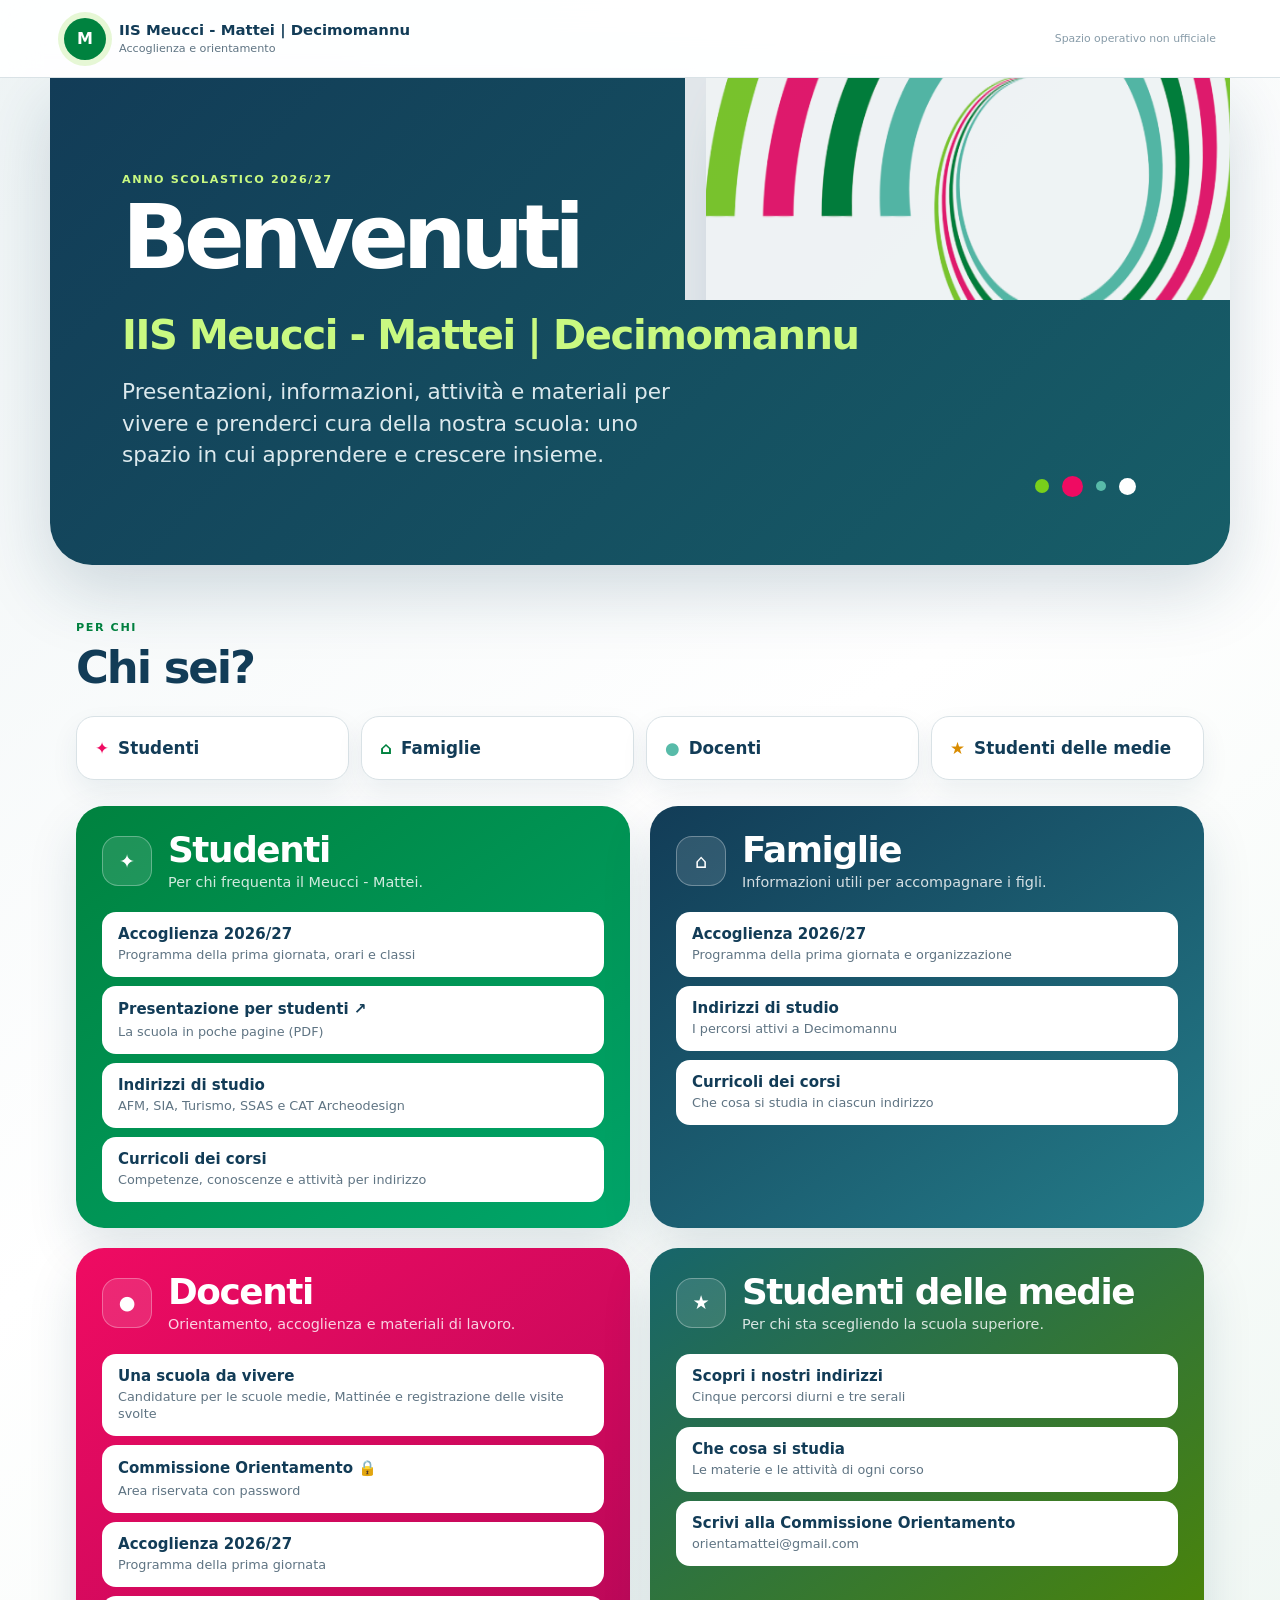
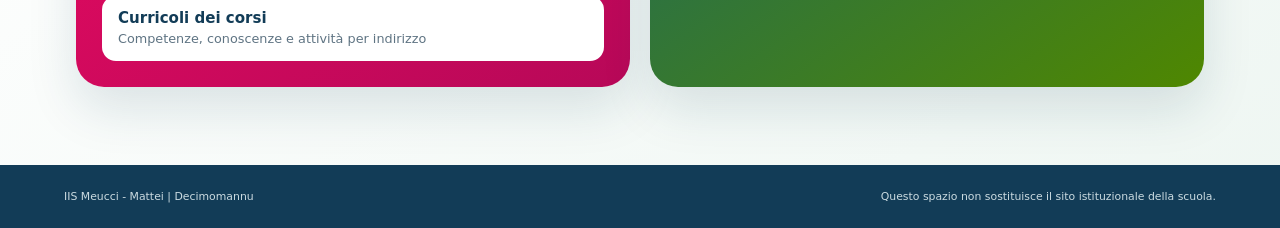
==== commit f593e143: "Registrazione delle visite da parte dei docenti, istruzioni e home in quattro sezioni Co-Authored-By" ====
--- a/index.html
+++ b/index.html
@@ -5,7 +5,7 @@
   <meta name="viewport" content="width=device-width, initial-scale=1">
   <meta name="description" content="Materiali per accoglienza e orientamento dell’IIS Meucci - Mattei a Decimomannu.">
   <title>Accoglienza e orientamento | IIS Meucci - Mattei | Decimomannu</title>
-  <link rel="stylesheet" href="portal.css?v=20260923-brand">
+  <link rel="stylesheet" href="portal.css?v=20260925-home">
 </head>
 <body>
   <header class="site-header">
@@ -26,76 +26,54 @@
       <div class="hero-bubbles" aria-hidden="true"><i></i><i></i><i></i><i></i></div>
     </section>
 
-    <section class="audience-section" aria-labelledby="audience-title">
-      <div class="section-heading">
-        <div><p class="step">01 · PER CHI</p><h2 id="audience-title">Chi sei?</h2></div>
-        <button class="reset-filter" id="resetFilter" type="button" hidden>Mostra tutto</button>
+    <section class="groups-section" aria-labelledby="groups-title">
+      <div class="section-heading"><div><p class="step">Per chi</p><h2 id="groups-title">Chi sei?</h2></div></div>
+      <nav class="group-jump" aria-label="Vai alla tua sezione">
+        <a href="#studenti"><span aria-hidden="true">✦</span> Studenti</a>
+        <a href="#famiglie"><span aria-hidden="true">⌂</span> Famiglie</a>
+        <a href="#docenti"><span aria-hidden="true">●</span> Docenti</a>
+        <a href="#medie"><span aria-hidden="true">★</span> Studenti delle medie</a>
+      </nav>
+
+      <div class="group-grid">
+        <section class="group-card group-studenti" id="studenti" aria-labelledby="studenti-title">
+          <header><span class="group-icon" aria-hidden="true">✦</span><div><h3 id="studenti-title">Studenti</h3><p>Per chi frequenta il Meucci - Mattei.</p></div></header>
+          <ul class="group-links">
+            <li><a href="accoglienza.html"><strong>Accoglienza 2026/27</strong><span>Programma della prima giornata, orari e classi</span></a></li>
+            <li><a href="documenti/accoglienza/Presentazione_accoglienza_studenti_Meucci_Mattei_2026-27.pdf" target="_blank" rel="noopener"><strong>Presentazione per studenti <span aria-hidden="true">↗</span></strong><span>La scuola in poche pagine (PDF)</span></a></li>
+            <li><a href="indirizzi.html"><strong>Indirizzi di studio</strong><span>AFM, SIA, Turismo, SSAS e CAT Archeodesign</span></a></li>
+            <li><a href="curricoli.html"><strong>Curricoli dei corsi</strong><span>Competenze, conoscenze e attività per indirizzo</span></a></li>
+          </ul>
+        </section>
+
+        <section class="group-card group-famiglie" id="famiglie" aria-labelledby="famiglie-title">
+          <header><span class="group-icon" aria-hidden="true">⌂</span><div><h3 id="famiglie-title">Famiglie</h3><p>Informazioni utili per accompagnare i figli.</p></div></header>
+          <ul class="group-links">
+            <li><a href="accoglienza.html"><strong>Accoglienza 2026/27</strong><span>Programma della prima giornata e organizzazione</span></a></li>
+            <li><a href="indirizzi.html"><strong>Indirizzi di studio</strong><span>I percorsi attivi a Decimomannu</span></a></li>
+            <li><a href="curricoli.html"><strong>Curricoli dei corsi</strong><span>Che cosa si studia in ciascun indirizzo</span></a></li>
+          </ul>
+        </section>
+
+        <section class="group-card group-docenti" id="docenti" aria-labelledby="docenti-title">
+          <header><span class="group-icon" aria-hidden="true">●</span><div><h3 id="docenti-title">Docenti</h3><p>Orientamento, accoglienza e materiali di lavoro.</p></div></header>
+          <ul class="group-links">
+            <li><a href="una-scuola-da-vivere.html"><strong>Una scuola da vivere</strong><span>Candidature per le scuole medie, Mattinée e registrazione delle visite svolte</span></a></li>
+            <li><a href="orientamento.html"><strong>Commissione Orientamento <span aria-hidden="true">🔒</span></strong><span>Area riservata con password</span></a></li>
+            <li><a href="accoglienza.html"><strong>Accoglienza 2026/27</strong><span>Programma della prima giornata</span></a></li>
+            <li><a href="curricoli.html"><strong>Curricoli dei corsi</strong><span>Competenze, conoscenze e attività per indirizzo</span></a></li>
+          </ul>
+        </section>
+
+        <section class="group-card group-medie" id="medie" aria-labelledby="medie-title">
+          <header><span class="group-icon" aria-hidden="true">★</span><div><h3 id="medie-title">Studenti delle medie</h3><p>Per chi sta scegliendo la scuola superiore.</p></div></header>
+          <ul class="group-links">
+            <li><a href="indirizzi.html"><strong>Scopri i nostri indirizzi</strong><span>Cinque percorsi diurni e tre serali</span></a></li>
+            <li><a href="curricoli.html"><strong>Che cosa si studia</strong><span>Le materie e le attività di ogni corso</span></a></li>
+            <li><a href="mailto:orientamattei@gmail.com?subject=Orientamento"><strong>Scrivi alla Commissione Orientamento</strong><span>orientamattei@gmail.com</span></a></li>
+          </ul>
+        </section>
       </div>
-      <div class="audience-buttons" role="group" aria-label="Filtra i contenuti per destinatario">
-        <button type="button" data-filter="studenti" aria-pressed="false"><span aria-hidden="true">✦</span> Studenti</button>
-        <button type="button" data-filter="famiglie" aria-pressed="false"><span aria-hidden="true">⌂</span> Famiglie</button>
-        <button type="button" data-filter="docenti" aria-pressed="false"><span aria-hidden="true">●</span> Docenti</button>
-      </div>
-      <p class="filter-status" id="filterStatus" aria-live="polite">Sono visibili tutti i contenuti.</p>
-    </section>
-
-    <section class="areas-section" aria-labelledby="areas-title">
-      <div class="section-heading"><div><p class="step">02 · AREA</p><h2 id="areas-title">Che cosa cerchi?</h2></div></div>
-      <div class="area-grid" id="areaGrid">
-        <article class="area-card welcome-area" data-audiences="studenti famiglie docenti">
-          <div class="area-number">01</div>
-          <div class="area-content">
-            <p class="area-tag">Studenti · Famiglie · Docenti</p>
-            <h3>Accoglienza 2026/27</h3>
-            <p>Programma della prima mattinata, orari, attività e organizzazione delle classi.</p>
-            <div class="area-actions">
-              <a href="accoglienza.html">Programma della giornata <span aria-hidden="true">→</span></a>
-              <a class="secondary-action" href="documenti/accoglienza/Presentazione_accoglienza_studenti_Meucci_Mattei_2026-27.pdf" target="_blank" rel="noopener">Presentazione per studenti <span aria-hidden="true">↗</span></a>
-            </div>
-          </div>
-        </article>
-
-        <article class="area-card orientation-area" data-audiences="docenti">
-          <div class="area-number">02</div>
-          <div class="area-content">
-            <p class="area-tag">Docenti · Area riservata</p>
-            <h3>Commissione Orientamento</h3>
-            <p>Documenti e materiali di lavoro condivisi con i docenti della commissione.</p>
-            <a href="orientamento.html">Accedi con password <span aria-hidden="true">🔒</span></a>
-          </div>
-        </article>
-
-        <article class="area-card study-area" data-audiences="studenti famiglie docenti">
-          <div class="area-number">03</div>
-          <div class="area-content">
-            <p class="area-tag">Studenti · Famiglie · Docenti</p>
-            <h3>Indirizzi di studio</h3>
-            <p>Una panoramica dei percorsi AFM, SIA, Turismo, SSAS e CAT Archeodesign a Decimomannu.</p>
-            <a href="indirizzi.html">Conosci i nostri indirizzi <span aria-hidden="true">→</span></a>
-          </div>
-        </article>
-
-        <article class="area-card curricula-area" data-audiences="studenti famiglie docenti">
-          <div class="area-number">04</div>
-          <div class="area-content">
-            <p class="area-tag">Studenti · Famiglie · Docenti</p>
-            <h3>Curricoli dei nostri corsi</h3>
-            <p>Competenze, conoscenze, attività e percorsi formativi organizzati per indirizzo.</p>
-            <a href="curricoli.html">Consulta i curricoli <span aria-hidden="true">→</span></a>
-          </div>
-        </article>
-
-        <article class="area-card support-area" data-audiences="docenti">
-          <div class="area-number">05</div>
-          <div class="area-content">
-            <p class="area-tag">Docenti · Campagna di orientamento</p>
-            <h3>Una scuola da vivere</h3>
-            <p>Dai la tua disponibilità per una scuola del territorio o proponi un laboratorio o una lezione aperta per le Mattinée diffuse.</p>
-            <a href="una-scuola-da-vivere.html">Partecipa senza password <span aria-hidden="true">→</span></a>
-          </div>
-        </article>
-      </div>
-      <p class="empty-state" id="emptyState" hidden>Nessun contenuto disponibile per questa scelta.</p>
     </section>
   </main>
 
@@ -103,6 +81,5 @@
     <p>IIS Meucci - Mattei | Decimomannu</p>
     <p>Questo spazio non sostituisce il sito istituzionale della scuola.</p>
   </footer>
-  <script src="portal.js?v=20260915-1"></script>
 </body>
 </html>
--- a/portal.css
+++ b/portal.css
@@ -107,7 +107,7 @@
 .workspace-heading .step { color: var(--green); }
 .workspace-session { display: flex; align-items: center; gap: 10px; }
 .role-badge { padding: 8px 11px; border-radius: 99px; font-size: .67rem; font-weight: 900; text-transform: uppercase; }
-.role-badge.orientatore { color: #9d0040; background: #f9e7ef; }
+.role-badge.orientatore, .role-badge.funzione_strumentale { color: #9d0040; background: #f9e7ef; }
 .role-badge.supporter { color: var(--green); background: #e5f5e8; }
 .logout-button { min-height: 42px; padding-inline: 16px; color: var(--navy); background: #e8f1f3; font-size: .75rem; }
 .workspace-intro { max-width: 720px; margin: 0 0 28px; color: var(--muted); line-height: 1.5; }
@@ -239,3 +239,30 @@
 @media (prefers-reduced-motion: reduce) {
   .audience-buttons button { transition: none; }
 }
+
+.groups-section { padding: 56px clamp(4px, 2.5vw, 26px) 78px; }
+.group-jump { display: grid; grid-template-columns: repeat(4, 1fr); gap: 12px; margin-bottom: 26px; }
+.group-jump a { min-height: 64px; padding: 14px 18px; display: flex; align-items: center; border: 1px solid var(--line); border-radius: 18px; color: var(--navy); background: white; box-shadow: 0 12px 28px rgb(18 60 87 / 7%); font-size: clamp(.9rem, 1.5vw, 1.05rem); font-weight: 850; text-decoration: none; }
+.group-jump a:hover { border-color: var(--teal); transform: translateY(-2px); }
+.group-jump span { margin-right: 9px; color: var(--pink); }
+.group-jump a:nth-child(2) span { color: var(--green); }
+.group-jump a:nth-child(3) span { color: var(--teal); }
+.group-jump a:nth-child(4) span { color: #d98c00; }
+.group-grid { display: grid; grid-template-columns: repeat(2, minmax(0, 1fr)); gap: 20px; }
+.group-card { padding: 26px; border-radius: 28px; color: white; box-shadow: 0 22px 50px rgb(18 60 87 / 13%); scroll-margin-top: 20px; }
+.group-studenti { background: linear-gradient(145deg, var(--green), #00a66a); }
+.group-famiglie { background: linear-gradient(145deg, var(--navy), #247c88); }
+.group-docenti { background: linear-gradient(145deg, var(--pink), #b70858); }
+.group-medie { background: linear-gradient(145deg, #17656b, #4f8700); }
+.group-card header { display: grid; grid-template-columns: 50px 1fr; gap: 16px; align-items: center; }
+.group-icon { width: 50px; height: 50px; display: grid; place-items: center; border: 1px solid rgb(255 255 255 / 30%); border-radius: 16px; background: rgb(255 255 255 / 12%); font-size: 1.2rem; }
+.group-card h3 { margin: 0; font-size: clamp(1.6rem, 2.8vw, 2.3rem); line-height: 1; letter-spacing: -.04em; }
+.group-card header p { margin: 6px 0 0; color: rgb(255 255 255 / 82%); font-size: .9rem; }
+.group-links { display: grid; gap: 9px; margin: 22px 0 0; padding: 0; list-style: none; }
+.group-links a { display: grid; gap: 3px; padding: 13px 16px; border-radius: 14px; color: var(--navy); background: white; text-decoration: none; }
+.group-links a:hover { box-shadow: 0 8px 24px rgb(18 60 87 / 25%); }
+.group-links strong { font-size: .94rem; }
+.group-links span { color: var(--muted); font-size: .8rem; line-height: 1.4; overflow-wrap: anywhere; }
+.group-links strong span { color: inherit; font-size: inherit; }
+@media (max-width: 850px) { .group-jump { grid-template-columns: repeat(2, 1fr); } .group-grid { grid-template-columns: 1fr; } }
+@media (max-width: 420px) { .group-card { padding: 20px 16px; } .group-jump a { min-height: 56px; padding: 12px; } }
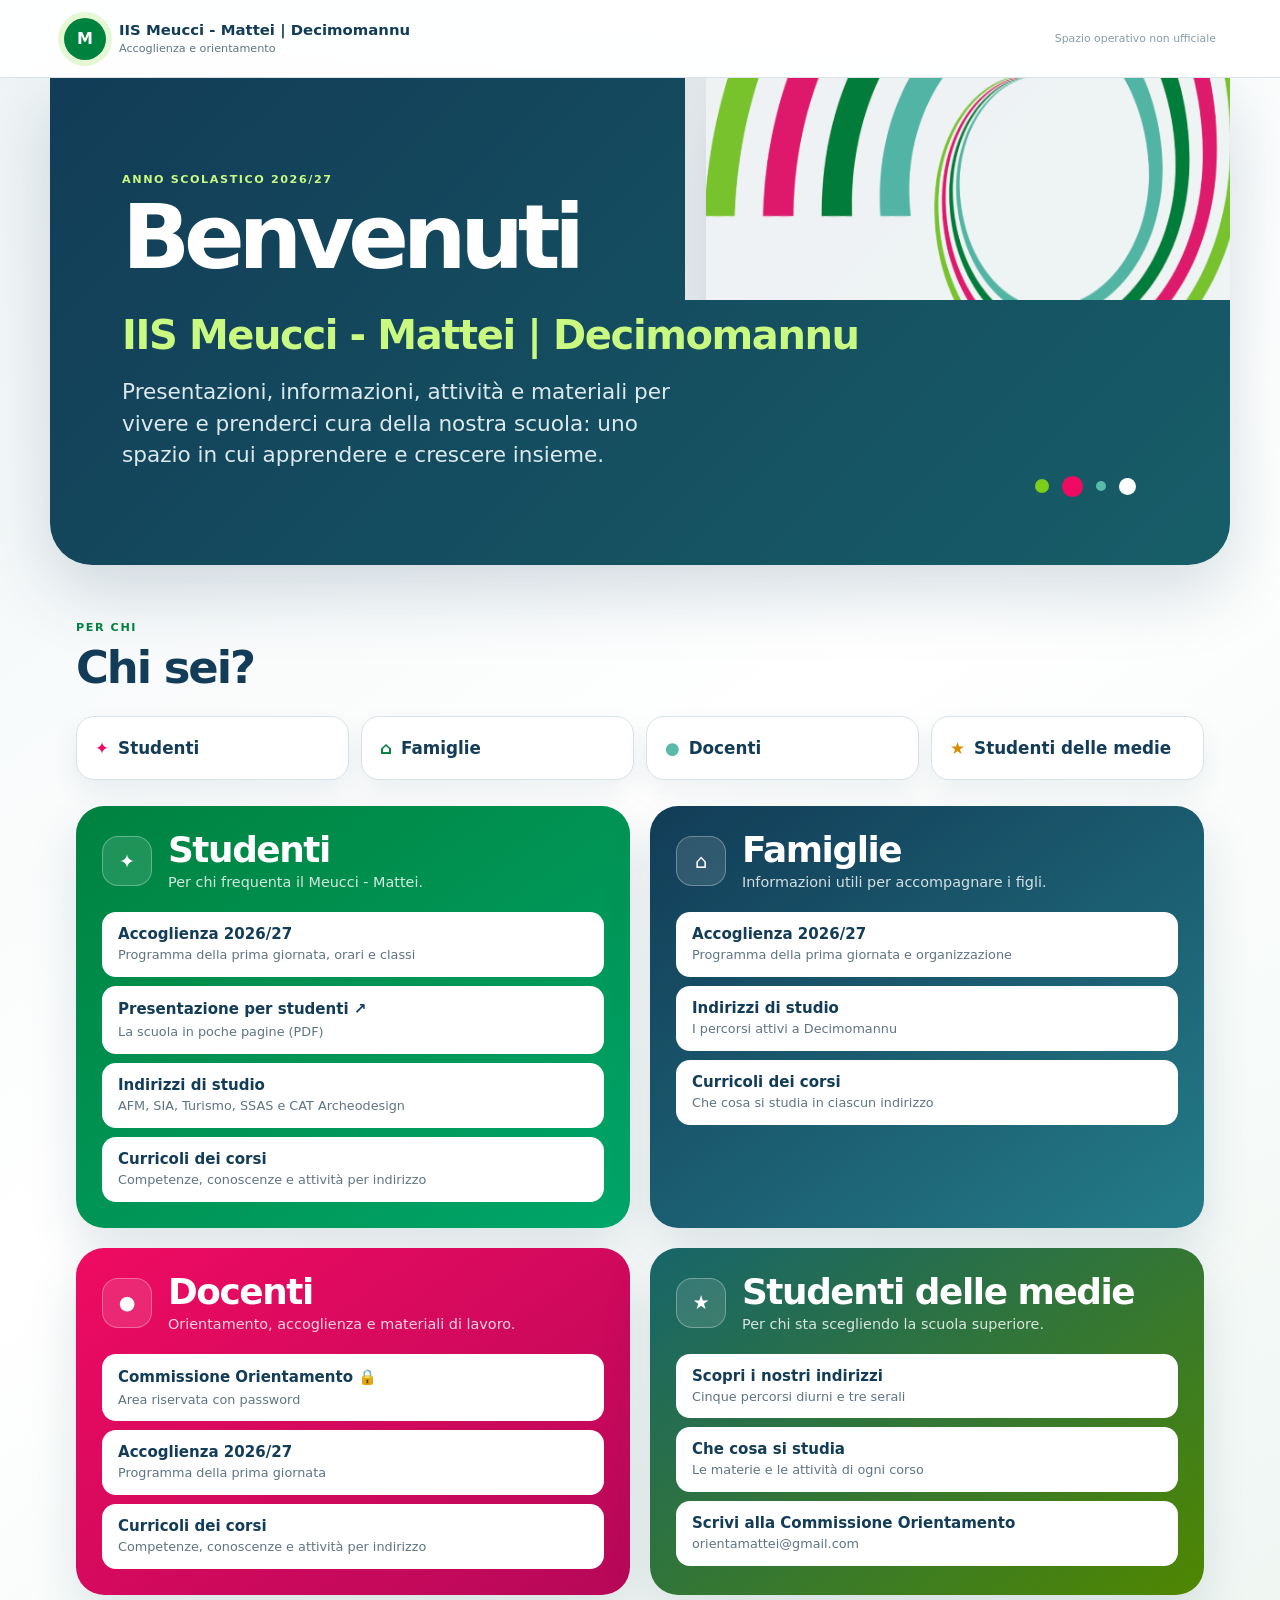
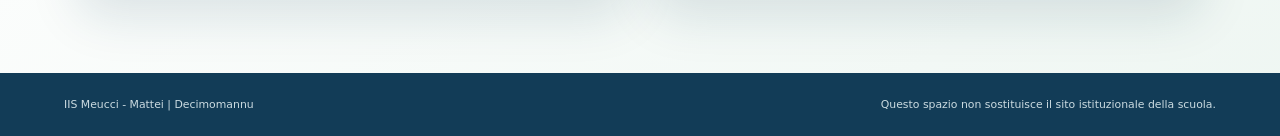
==== commit 7f5e3637: "Una scuola da vivere raggiungibile solo dal link diretto per i docenti Co-Authored-By: Claude Opus 5" ====
--- a/index.html
+++ b/index.html
@@ -58,7 +58,6 @@
         <section class="group-card group-docenti" id="docenti" aria-labelledby="docenti-title">
           <header><span class="group-icon" aria-hidden="true">●</span><div><h3 id="docenti-title">Docenti</h3><p>Orientamento, accoglienza e materiali di lavoro.</p></div></header>
           <ul class="group-links">
-            <li><a href="una-scuola-da-vivere.html"><strong>Una scuola da vivere</strong><span>Candidature per le scuole medie, Mattinée e registrazione delle visite svolte</span></a></li>
             <li><a href="orientamento.html"><strong>Commissione Orientamento <span aria-hidden="true">🔒</span></strong><span>Area riservata con password</span></a></li>
             <li><a href="accoglienza.html"><strong>Accoglienza 2026/27</strong><span>Programma della prima giornata</span></a></li>
             <li><a href="curricoli.html"><strong>Curricoli dei corsi</strong><span>Competenze, conoscenze e attività per indirizzo</span></a></li>
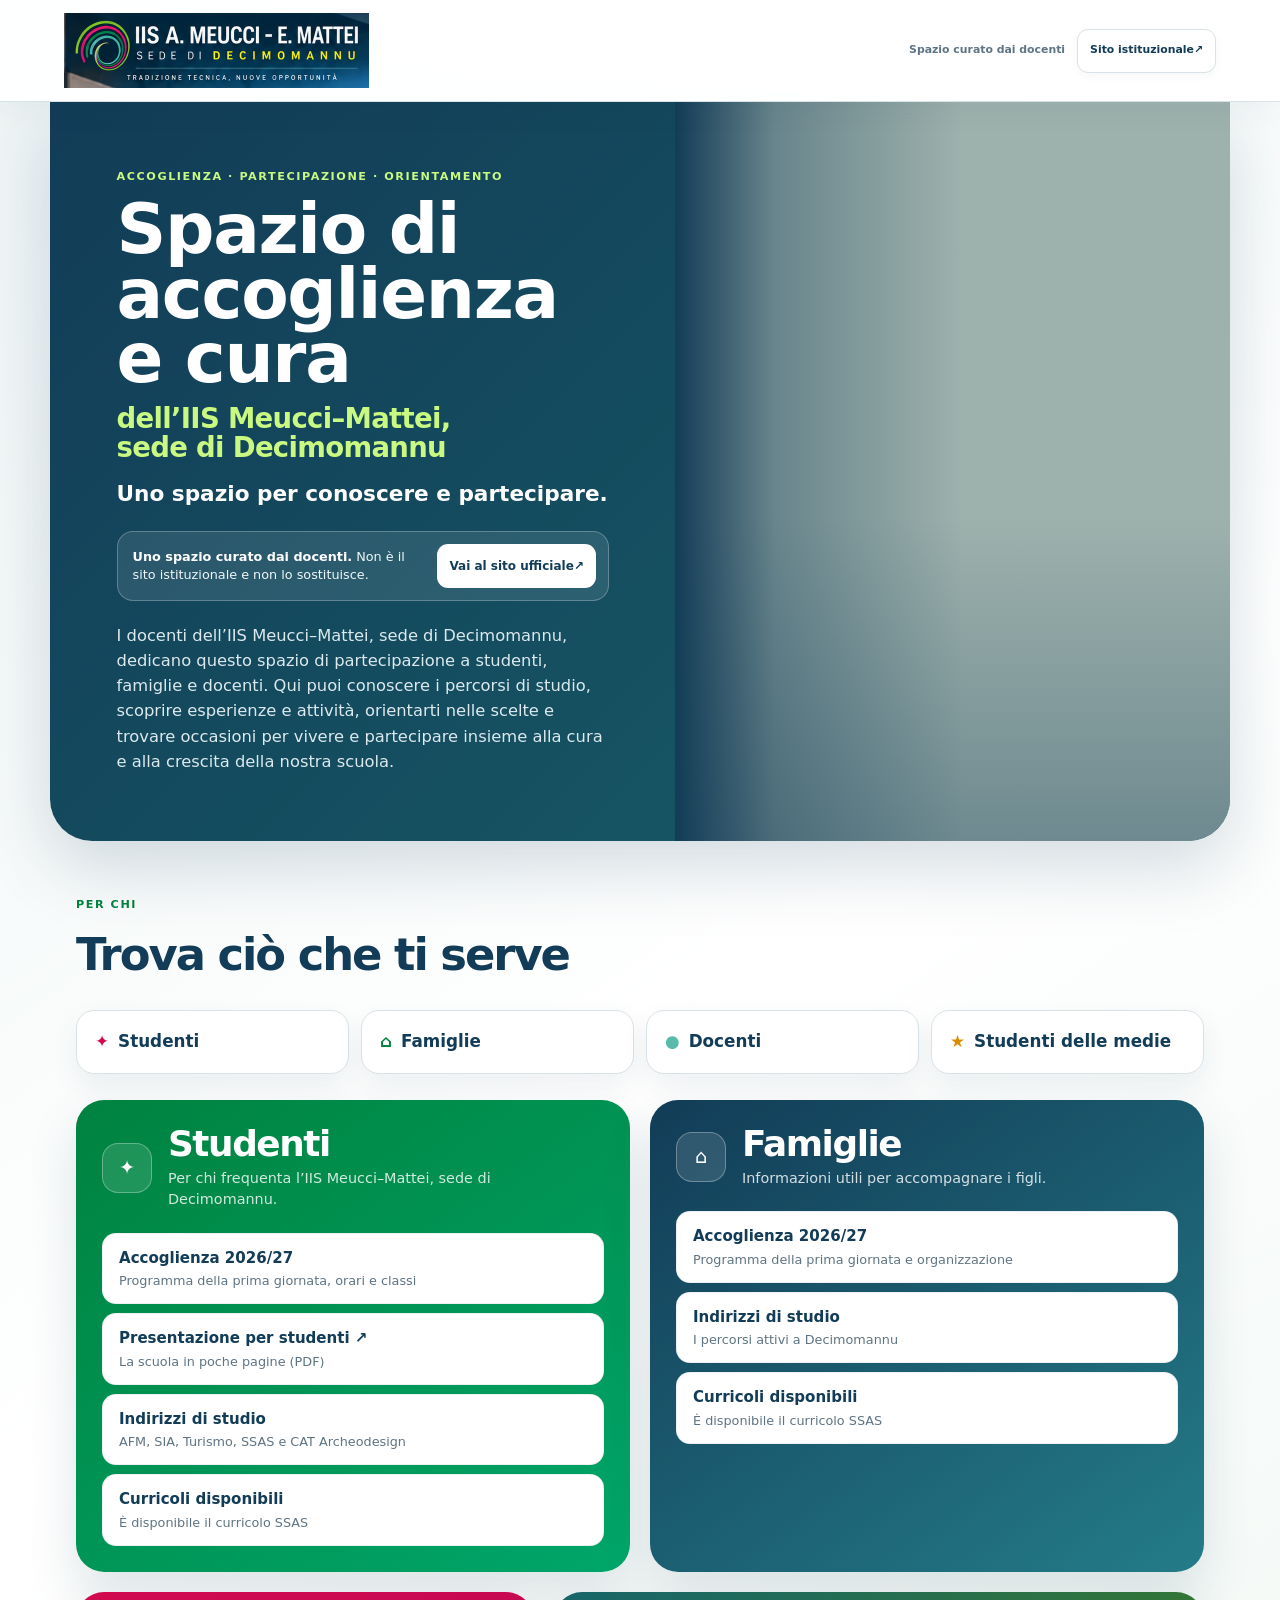
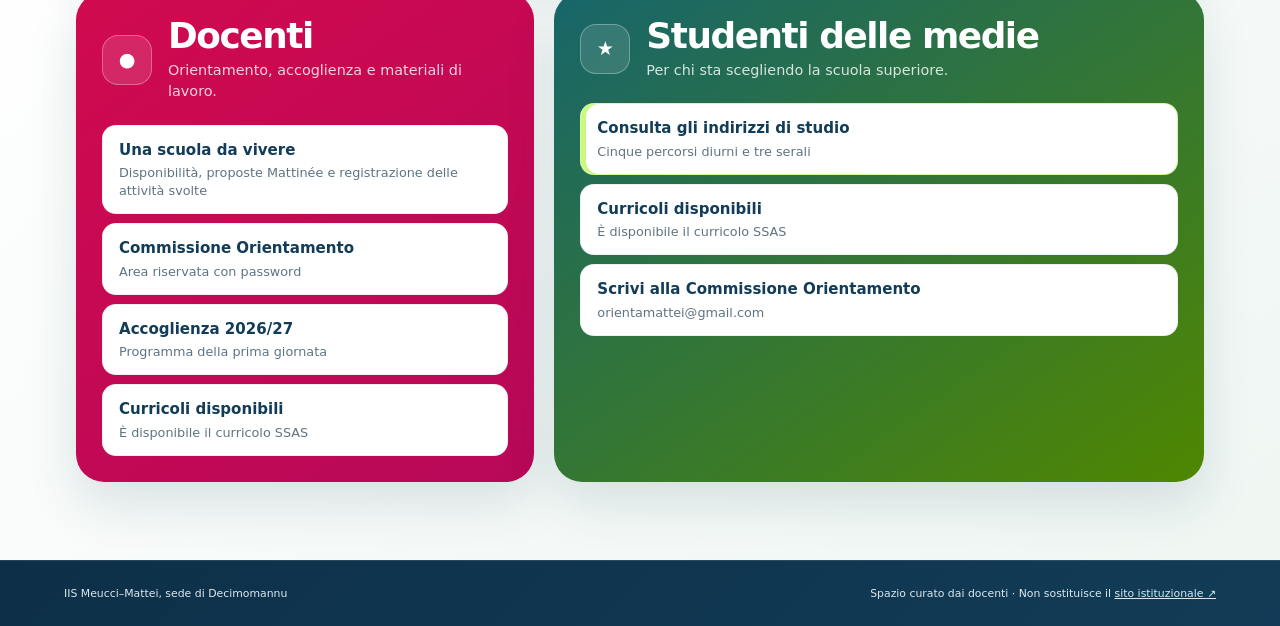
==== commit 06dc6e0d: "feat: rinnova lo spazio accoglienza" ====
--- a/index.html
+++ b/index.html
@@ -3,31 +3,38 @@
 <head>
   <meta charset="utf-8">
   <meta name="viewport" content="width=device-width, initial-scale=1">
-  <meta name="description" content="Materiali per accoglienza e orientamento dell’IIS Meucci - Mattei a Decimomannu.">
-  <title>Accoglienza e orientamento | IIS Meucci - Mattei | Decimomannu</title>
+  <meta name="description" content="Spazio di accoglienza, partecipazione e orientamento curato dai docenti dell’IIS Meucci–Mattei, sede di Decimomannu.">
+  <title>Spazio di accoglienza e cura | IIS Meucci–Mattei, sede di Decimomannu</title>
   <link rel="stylesheet" href="portal.css?v=20260925-home">
 </head>
 <body>
-  <header class="site-header">
+  <header class="site-header home-header">
     <a class="site-brand" href="index.html" aria-label="Torna alla pagina iniziale">
-      <span class="brandmark" aria-hidden="true">M</span>
-      <span><strong>IIS Meucci - Mattei | Decimomannu</strong><small>Accoglienza e orientamento</small></span>
+      <span class="context-logo" role="img" aria-label="IIS A. Meucci – E. Mattei, sede di Decimomannu"><img src="assets/decimomannu-cresce-qui-contesto.png" alt=""></span>
     </a>
-    <p>Spazio operativo non ufficiale</p>
+    <p class="site-status"><span>Spazio curato dai docenti</span><a href="https://www.iismeuccimattei.edu.it/" target="_blank" rel="noopener">Sito istituzionale <span aria-hidden="true">↗</span></a></p>
   </header>
 
   <main>
     <section class="hero">
+      <picture class="hero-photo" aria-hidden="true">
+        <source media="(max-width: 760px)" srcset="assets/sede-decimomannu-900.webp">
+        <img src="assets/sede-decimomannu-1440.webp" width="1440" height="482" alt="" fetchpriority="high">
+      </picture>
       <div class="hero-copy">
-        <p class="eyebrow">Anno scolastico 2026/27</p>
-        <h1>Benvenuti<br><span>IIS Meucci - Mattei | Decimomannu</span></h1>
-        <p>Presentazioni, informazioni, attività e materiali per vivere e prenderci cura della nostra scuola: uno spazio in cui apprendere e crescere insieme.</p>
+        <p class="eyebrow">Accoglienza · partecipazione · orientamento</p>
+        <h1><span class="hero-title-main">Spazio di accoglienza<br>e cura</span><span class="hero-title-school">dell’IIS Meucci–Mattei,<br>sede di Decimomannu</span></h1>
+        <p class="hero-subtitle">Uno spazio per conoscere e partecipare.</p>
+        <aside class="hero-notice" aria-label="Informazione su questo spazio">
+          <span><strong>Uno spazio curato dai docenti.</strong> Non è il sito istituzionale e non lo sostituisce.</span>
+          <a href="https://www.iismeuccimattei.edu.it/" target="_blank" rel="noopener">Vai al sito ufficiale <span aria-hidden="true">↗</span></a>
+        </aside>
+        <p class="hero-intro">I docenti dell’IIS Meucci–Mattei, sede di Decimomannu, dedicano questo spazio di partecipazione a studenti, famiglie e docenti. Qui puoi conoscere i percorsi di studio, scoprire esperienze e attività, orientarti nelle scelte e trovare occasioni per vivere e partecipare insieme alla cura e alla crescita della nostra scuola.</p>
       </div>
-      <div class="hero-bubbles" aria-hidden="true"><i></i><i></i><i></i><i></i></div>
     </section>
 
     <section class="groups-section" aria-labelledby="groups-title">
-      <div class="section-heading"><div><p class="step">Per chi</p><h2 id="groups-title">Chi sei?</h2></div></div>
+      <div class="section-heading"><div><p class="step">Per chi</p><h2 id="groups-title">Trova ciò che ti serve</h2></div></div>
       <nav class="group-jump" aria-label="Vai alla tua sezione">
         <a href="#studenti"><span aria-hidden="true">✦</span> Studenti</a>
         <a href="#famiglie"><span aria-hidden="true">⌂</span> Famiglie</a>
@@ -37,12 +44,12 @@
 
       <div class="group-grid">
         <section class="group-card group-studenti" id="studenti" aria-labelledby="studenti-title">
-          <header><span class="group-icon" aria-hidden="true">✦</span><div><h3 id="studenti-title">Studenti</h3><p>Per chi frequenta il Meucci - Mattei.</p></div></header>
+          <header><span class="group-icon" aria-hidden="true">✦</span><div><h3 id="studenti-title">Studenti</h3><p>Per chi frequenta l’IIS Meucci–Mattei, sede di Decimomannu.</p></div></header>
           <ul class="group-links">
             <li><a href="accoglienza.html"><strong>Accoglienza 2026/27</strong><span>Programma della prima giornata, orari e classi</span></a></li>
             <li><a href="documenti/accoglienza/Presentazione_accoglienza_studenti_Meucci_Mattei_2026-27.pdf" target="_blank" rel="noopener"><strong>Presentazione per studenti <span aria-hidden="true">↗</span></strong><span>La scuola in poche pagine (PDF)</span></a></li>
             <li><a href="indirizzi.html"><strong>Indirizzi di studio</strong><span>AFM, SIA, Turismo, SSAS e CAT Archeodesign</span></a></li>
-            <li><a href="curricoli.html"><strong>Curricoli dei corsi</strong><span>Competenze, conoscenze e attività per indirizzo</span></a></li>
+            <li><a href="curricoli.html"><strong>Curricoli disponibili</strong><span>È disponibile il curricolo SSAS</span></a></li>
           </ul>
         </section>
 
@@ -51,24 +58,25 @@
           <ul class="group-links">
             <li><a href="accoglienza.html"><strong>Accoglienza 2026/27</strong><span>Programma della prima giornata e organizzazione</span></a></li>
             <li><a href="indirizzi.html"><strong>Indirizzi di studio</strong><span>I percorsi attivi a Decimomannu</span></a></li>
-            <li><a href="curricoli.html"><strong>Curricoli dei corsi</strong><span>Che cosa si studia in ciascun indirizzo</span></a></li>
+            <li><a href="curricoli.html"><strong>Curricoli disponibili</strong><span>È disponibile il curricolo SSAS</span></a></li>
           </ul>
         </section>
 
         <section class="group-card group-docenti" id="docenti" aria-labelledby="docenti-title">
           <header><span class="group-icon" aria-hidden="true">●</span><div><h3 id="docenti-title">Docenti</h3><p>Orientamento, accoglienza e materiali di lavoro.</p></div></header>
           <ul class="group-links">
-            <li><a href="orientamento.html"><strong>Commissione Orientamento <span aria-hidden="true">🔒</span></strong><span>Area riservata con password</span></a></li>
+            <li><a href="una-scuola-da-vivere.html"><strong>Una scuola da vivere</strong><span>Disponibilità, proposte Mattinée e registrazione delle attività svolte</span></a></li>
+            <li><a href="orientamento.html"><strong>Commissione Orientamento</strong><span>Area riservata con password</span></a></li>
             <li><a href="accoglienza.html"><strong>Accoglienza 2026/27</strong><span>Programma della prima giornata</span></a></li>
-            <li><a href="curricoli.html"><strong>Curricoli dei corsi</strong><span>Competenze, conoscenze e attività per indirizzo</span></a></li>
+            <li><a href="curricoli.html"><strong>Curricoli disponibili</strong><span>È disponibile il curricolo SSAS</span></a></li>
           </ul>
         </section>
 
         <section class="group-card group-medie" id="medie" aria-labelledby="medie-title">
           <header><span class="group-icon" aria-hidden="true">★</span><div><h3 id="medie-title">Studenti delle medie</h3><p>Per chi sta scegliendo la scuola superiore.</p></div></header>
           <ul class="group-links">
-            <li><a href="indirizzi.html"><strong>Scopri i nostri indirizzi</strong><span>Cinque percorsi diurni e tre serali</span></a></li>
-            <li><a href="curricoli.html"><strong>Che cosa si studia</strong><span>Le materie e le attività di ogni corso</span></a></li>
+            <li><a href="indirizzi.html"><strong>Consulta gli indirizzi di studio</strong><span>Cinque percorsi diurni e tre serali</span></a></li>
+            <li><a href="curricoli.html"><strong>Curricoli disponibili</strong><span>È disponibile il curricolo SSAS</span></a></li>
             <li><a href="mailto:orientamattei@gmail.com?subject=Orientamento"><strong>Scrivi alla Commissione Orientamento</strong><span>orientamattei@gmail.com</span></a></li>
           </ul>
         </section>
@@ -77,8 +85,8 @@
   </main>
 
   <footer class="site-footer">
-    <p>IIS Meucci - Mattei | Decimomannu</p>
-    <p>Questo spazio non sostituisce il sito istituzionale della scuola.</p>
+    <p>IIS Meucci–Mattei, sede di Decimomannu</p>
+    <p>Spazio curato dai docenti · Non sostituisce il <a href="https://www.iismeuccimattei.edu.it/" target="_blank" rel="noopener">sito istituzionale <span aria-hidden="true">↗</span></a></p>
   </footer>
 </body>
 </html>
--- a/portal.css
+++ b/portal.css
@@ -1,54 +1,91 @@
 :root {
+  color-scheme: light;
   --ink: #17314a;
   --navy: #123c57;
   --teal: #58bba9;
+  --teal-ink: #006b63;
   --green: #00823f;
   --lime: #79cf1b;
-  --pink: #ef0b62;
+  --pink: #d10a4f;
   --paper: #f4f7f8;
   --white: #fff;
   --line: #d9e2e6;
   --muted: #5f7483;
+
+  --surface-canvas: #f4f7f8;
+  --surface-raised: #fff;
+  --surface-soft: #edf4f4;
+  --surface-success: #e7f5ec;
+  --surface-danger: #f9e7ef;
+  --focus-ring: #006b63;
+
+  --font-sans: ui-sans-serif, system-ui, -apple-system, BlinkMacSystemFont, "Segoe UI", sans-serif;
+  --radius-sm: 10px;
+  --radius-md: 14px;
+  --radius-lg: 22px;
+  --radius-xl: 30px;
+  --shadow-sm: 0 8px 22px rgb(18 60 87 / 8%);
+  --shadow-md: 0 18px 45px rgb(18 60 87 / 11%);
+  --shadow-lg: 0 26px 70px rgb(18 60 87 / 18%);
+  --motion-fast: 160ms;
+  --motion-base: 220ms;
+  --ease-standard: cubic-bezier(.2, .8, .2, 1);
 }
 
 * { box-sizing: border-box; }
 [hidden] { display: none !important; }
-html { min-height: 100%; background: var(--navy); }
-body { min-height: 100%; margin: 0; color: var(--ink); background: linear-gradient(145deg, #eef4f5 0%, #fff 48%, #eef6f2 100%); font-family: Inter, ui-sans-serif, system-ui, -apple-system, BlinkMacSystemFont, "Segoe UI", sans-serif; }
-button, a { font: inherit; }
+html { min-height: 100%; background: var(--navy); scroll-behavior: smooth; }
+body { min-height: 100%; margin: 0; color: var(--ink); background: linear-gradient(145deg, var(--surface-soft) 0%, var(--white) 48%, #eef6f2 100%); font-family: var(--font-sans); line-height: 1.5; text-rendering: optimizeLegibility; -webkit-font-smoothing: antialiased; }
+button, input, textarea, select, a { font: inherit; }
+button, [role="button"], summary { touch-action: manipulation; }
 a { color: inherit; }
-
-.site-header { min-height: 78px; padding: 13px clamp(20px, 5vw, 72px); display: flex; align-items: center; justify-content: space-between; gap: 22px; border-bottom: 1px solid var(--line); background: rgb(255 255 255 / 92%); backdrop-filter: blur(18px); position: relative; z-index: 10; }
-.site-brand { display: inline-flex; align-items: center; gap: 13px; text-decoration: none; }
-.site-brand > span:last-child { display: flex; align-items: flex-start; flex-direction: column; line-height: 1.1; }
-.site-brand strong { color: var(--navy); font-size: .93rem; }
-.site-brand small { margin-top: 5px; color: var(--muted); font-size: .7rem; }
-.brandmark { width: 42px; height: 42px; display: grid; place-items: center; border-radius: 50%; color: white; background: var(--green); box-shadow: 0 0 0 6px rgb(121 207 27 / 18%); font-weight: 900; }
-.site-header > p { margin: 0; color: #879ba8; font-size: .68rem; }
+::selection { color: var(--white); background: var(--navy); }
+
+.site-header { min-height: 78px; padding: 13px clamp(20px, 5vw, 72px); display: flex; align-items: center; justify-content: space-between; gap: 22px; border-bottom: 1px solid var(--line); background: rgb(255 255 255 / 94%); box-shadow: 0 8px 28px rgb(18 60 87 / 5%); -webkit-backdrop-filter: blur(18px); backdrop-filter: blur(18px); position: relative; z-index: 10; }
+.site-brand { min-height: 50px; display: inline-flex; align-items: center; text-decoration: none; }
+.brandmark { width: 42px; height: 42px; display: grid; place-items: center; flex: 0 0 auto; border: 1px solid rgb(18 60 87 / 8%); border-radius: 14px; color: white; background: linear-gradient(145deg, var(--green), #006f4b); box-shadow: 0 0 0 5px rgb(121 207 27 / 14%); font-weight: 900; }
+.site-header > p { margin: 0; color: var(--muted); font-size: .68rem; }
+.context-logo { width: 275px; aspect-ratio: 610 / 150; display: block; flex: 0 0 auto; overflow: hidden; position: relative; background: #0c344b; }
+.context-logo img { width: 183.934%; height: auto; display: block; position: absolute; top: 0; left: -36.066%; }
+.home-header .context-logo { width: 305px; }
+.site-status { display: flex; align-items: center; gap: 12px; }
+.site-status > span { color: var(--muted); font-weight: 750; }
+.site-status a { min-height: 44px; padding: 8px 12px; display: inline-flex; align-items: center; border: 1px solid var(--line); border-radius: 11px; color: var(--navy); background: var(--white); box-shadow: 0 3px 10px rgb(18 60 87 / 4%); font-weight: 850; text-decoration: none; white-space: nowrap; transition: color var(--motion-fast) ease, border-color var(--motion-fast) ease, box-shadow var(--motion-fast) ease, transform var(--motion-fast) var(--ease-standard); }
+.site-status a:hover { color: var(--green); border-color: var(--teal-ink); box-shadow: var(--shadow-sm); }
+.site-status a:active { transform: translateY(1px); box-shadow: none; }
 .page-nav { display: flex; gap: 8px; }
-.page-nav a, .back-link { padding: 9px 13px; border: 1px solid var(--line); border-radius: 11px; color: var(--navy); background: white; font-size: .76rem; font-weight: 800; text-decoration: none; }
-.page-nav a:hover, .back-link:hover { color: var(--green); border-color: var(--teal); }
+.page-nav a, .back-link { min-height: 44px; padding: 9px 13px; display: inline-flex; align-items: center; border: 1px solid var(--line); border-radius: 11px; color: var(--navy); background: var(--surface-raised); box-shadow: 0 3px 10px rgb(18 60 87 / 4%); font-size: .76rem; font-weight: 800; text-decoration: none; white-space: nowrap; transition: color var(--motion-fast) ease, border-color var(--motion-fast) ease, background-color var(--motion-fast) ease, box-shadow var(--motion-fast) ease, transform var(--motion-fast) var(--ease-standard); }
+.page-nav a:hover, .back-link:hover { color: var(--green); border-color: var(--teal-ink); box-shadow: var(--shadow-sm); }
+.page-nav a:active, .back-link:active { transform: translateY(1px); box-shadow: none; }
 
 main { width: min(1180px, calc(100% - 40px)); margin: 0 auto; }
-.hero { min-height: 420px; padding: clamp(54px, 8vw, 95px) clamp(26px, 6vw, 72px); display: flex; align-items: center; overflow: hidden; position: relative; border-radius: 0 0 42px 42px; color: white; background: linear-gradient(135deg, var(--navy) 0%, #175e68 100%); box-shadow: 0 26px 70px rgb(18 60 87 / 18%); }
-.hero::after, .orientation-hero::after { content: ""; width: min(590px, 56vw); height: 230px; position: absolute; top: -8px; right: -45px; background: url("motivo-circolare.png") center / 100% 100% no-repeat; opacity: .93; pointer-events: none; }
-.hero-copy { max-width: 680px; position: relative; z-index: 2; }
+.hero { min-height: 650px; padding: 0; display: grid; grid-template-columns: minmax(0, 1.06fr) minmax(390px, .94fr); align-items: stretch; overflow: hidden; position: relative; border-radius: 0 0 42px 42px; color: white; background: linear-gradient(135deg, var(--navy) 0%, #175e68 100%); box-shadow: var(--shadow-lg); }
+.hero-photo { min-width: 0; min-height: 650px; grid-column: 2; grid-row: 1; overflow: hidden; position: relative; background: #9eb2ad; }
+.hero-photo img { width: 100%; height: 100%; display: block; object-fit: cover; object-position: 68% center; }
+.hero-photo::after { content: ""; position: absolute; inset: 0; background: linear-gradient(90deg, var(--navy) 0%, rgb(18 60 87 / 38%) 18%, transparent 52%), linear-gradient(0deg, rgb(18 60 87 / 34%), transparent 44%); pointer-events: none; }
+.hero-copy { max-width: none; padding: clamp(46px, 5.2vw, 72px); grid-column: 1; grid-row: 1; align-self: center; position: relative; z-index: 3; }
 .eyebrow, .step, .area-tag { margin: 0; font-size: .7rem; font-weight: 900; letter-spacing: .14em; text-transform: uppercase; }
 .eyebrow { color: #c9f981; }
-.hero h1 { margin: 11px 0 18px; max-width: 760px; font-size: clamp(2.9rem, 7vw, 5.6rem); line-height: .9; letter-spacing: -.07em; }
-.hero h1 span { color: #c9f981; font-size: clamp(.85rem, 4vw, 2.5rem); letter-spacing: -.035em; white-space: nowrap; }
-.hero-copy > p:last-child { max-width: 570px; margin: 0; color: #dce9ed; font-size: clamp(1rem, 2vw, 1.35rem); line-height: 1.45; }
-.hero-bubbles { position: absolute; right: 8%; bottom: 14%; display: flex; align-items: center; gap: 13px; }
-.hero-bubbles i { width: 14px; height: 14px; border-radius: 50%; background: var(--lime); }
-.hero-bubbles i:nth-child(2) { width: 21px; height: 21px; background: var(--pink); }
-.hero-bubbles i:nth-child(3) { width: 10px; height: 10px; background: var(--teal); }
-.hero-bubbles i:nth-child(4) { width: 17px; height: 17px; background: white; }
+.hero h1 { margin: 12px 0 18px; max-width: 690px; line-height: .93; letter-spacing: -.055em; }
+.hero h1 span { display: block; }
+.hero-title-main { color: white; font-size: clamp(3.25rem, 5.4vw, 5.15rem); }
+.hero-title-school { margin-top: 14px; color: #c9f981; font-size: clamp(1.25rem, 2.15vw, 2rem); line-height: 1.04; letter-spacing: -.025em; }
+.hero-subtitle { margin: 0; color: white; font-size: clamp(1.12rem, 1.8vw, 1.35rem); font-weight: 800; line-height: 1.35; }
+.hero-intro { max-width: 650px; margin: 22px 0 0; color: #dce9ed; font-size: clamp(.92rem, 1.35vw, 1.02rem); line-height: 1.55; }
+.hero-notice { max-width: 650px; margin-top: 22px; padding: 12px 12px 12px 15px; display: flex; align-items: center; justify-content: space-between; gap: 15px; border: 1px solid rgb(255 255 255 / 25%); border-radius: 16px; color: #eff7f8; background: rgb(255 255 255 / 10%); }
+.hero-notice > span { font-size: .8rem; line-height: 1.4; }
+.hero-notice strong { color: white; }
+.hero-notice a { min-height: 44px; padding: 8px 12px; display: inline-flex; align-items: center; flex: 0 0 auto; border-radius: 11px; color: var(--navy); background: white; font-size: .75rem; font-weight: 900; text-decoration: none; white-space: nowrap; transition: transform var(--motion-fast) var(--ease-standard), box-shadow var(--motion-fast) ease; }
+.hero-notice a:hover { box-shadow: 0 9px 24px rgb(0 0 0 / 22%); transform: translateY(-1px); }
+.hero-notice a:active { box-shadow: none; transform: translateY(1px); }
 
 .audience-section, .areas-section { padding: 64px clamp(4px, 2.5vw, 26px) 8px; }
 .section-heading { margin-bottom: 22px; display: flex; align-items: flex-end; justify-content: space-between; gap: 20px; }
 .step { margin-bottom: 7px; color: var(--green); }
 .section-heading h2 { margin: 0; color: var(--navy); font-size: clamp(1.7rem, 3.5vw, 2.9rem); letter-spacing: -.045em; }
-.reset-filter { padding: 8px 12px; border: 0; border-radius: 10px; color: var(--green); background: #e7f5ec; cursor: pointer; font-size: .74rem; font-weight: 850; }
+.reset-filter { min-height: 44px; padding: 8px 12px; border: 1px solid transparent; border-radius: var(--radius-sm); color: var(--green); background: var(--surface-success); cursor: pointer; font-size: .74rem; font-weight: 850; transition: border-color var(--motion-fast) ease, background-color var(--motion-fast) ease, transform var(--motion-fast) var(--ease-standard); }
+.reset-filter:hover { border-color: var(--teal-ink); }
+.reset-filter:active { transform: translateY(1px); }
 .audience-buttons { display: grid; grid-template-columns: repeat(3, 1fr); gap: 14px; }
 .audience-buttons button { min-height: 74px; padding: 15px 22px; border: 1px solid var(--line); border-radius: 20px; color: var(--navy); background: white; box-shadow: 0 12px 28px rgb(18 60 87 / 7%); cursor: pointer; font-size: clamp(.92rem, 1.6vw, 1.13rem); font-weight: 850; text-align: left; transition: transform 160ms ease, color 160ms ease, background 160ms ease; }
 .audience-buttons button span { margin-right: 8px; color: var(--pink); }
@@ -103,7 +140,6 @@
 .access-message { min-height: 21px; margin: 10px 2px 0; color: #a00040; font-size: .76rem; font-weight: 800; }
 .workspace-panel { max-width: none; }
 .workspace-heading { display: flex; align-items: center; justify-content: space-between; gap: 22px; }
-.workspace-heading h2:focus { outline: none; }
 .workspace-heading .step { color: var(--green); }
 .workspace-session { display: flex; align-items: center; gap: 10px; }
 .role-badge { padding: 8px 11px; border-radius: 99px; font-size: .67rem; font-weight: 900; text-transform: uppercase; }
@@ -188,15 +224,23 @@
 .growth-note { margin: 18px 0 0; padding: 19px 22px; border-left: 5px solid var(--lime); border-radius: 0 16px 16px 0; color: var(--muted); background: #edf5e8; font-size: .82rem; line-height: 1.45; }
 .growth-note strong { color: var(--navy); }
 
-.site-footer { padding: 25px clamp(20px, 5vw, 72px); display: flex; justify-content: space-between; gap: 20px; color: #cbdbe1; background: var(--navy); font-size: .68rem; }
+.site-footer { padding: 25px clamp(20px, 5vw, 72px); display: flex; justify-content: space-between; gap: 20px; color: #dce8ec; background: linear-gradient(135deg, #0d3048, var(--navy)); border-top: 1px solid rgb(255 255 255 / 10%); font-size: .68rem; line-height: 1.45; }
 .site-footer p { margin: 0; }
 
-:focus-visible { outline: 3px solid rgb(88 187 169 / 55%); outline-offset: 3px; }
+:focus-visible { outline: 3px solid var(--focus-ring); outline-offset: 3px; }
+:where(input, textarea, select):focus-visible { border-color: var(--focus-ring); }
+:where(button, input, textarea, select):disabled, [aria-disabled="true"] { cursor: not-allowed; opacity: .62; }
+input::placeholder, textarea::placeholder { color: #718692; opacity: 1; }
 
 @media (max-width: 760px) {
-  .site-header > p { display: none; }
-  .hero { min-height: 390px; border-radius: 0 0 30px 30px; }
-  .hero::after, .orientation-hero::after { width: 85vw; opacity: .55; }
+  .site-header { flex-wrap: wrap; }
+  .site-header > p { flex: 1 0 100%; padding-top: 10px; border-top: 1px solid var(--line); }
+  .page-nav { max-width: 100%; padding: 2px 1px 4px; overflow-x: auto; overscroll-behavior-inline: contain; scrollbar-width: thin; -webkit-overflow-scrolling: touch; }
+  .hero { min-height: 0; padding: 0; display: flex; flex-direction: column; border-radius: 0 0 30px 30px; }
+  .hero-photo { width: 100%; min-height: clamp(170px, 36vw, 250px); max-height: 250px; order: 1; }
+  .hero-photo img { object-position: center 44%; }
+  .hero-photo::after { background: linear-gradient(0deg, rgb(18 60 87 / 30%), transparent 50%); }
+  .hero-copy { width: 100%; padding: 36px clamp(25px, 6vw, 48px) 42px; order: 2; }
   .audience-buttons, .area-grid, .course-grid, .resource-grid { grid-template-columns: 1fr; }
   .audience-buttons button { min-height: 62px; }
   .area-card { min-height: 295px; }
@@ -213,11 +257,18 @@
 @media (max-width: 500px) {
   main { width: calc(100% - 24px); }
   .site-header { padding-inline: 14px; }
-  .site-brand small { display: none; }
-  .site-brand strong { font-size: .8rem; }
-  .page-nav a:first-child { display: none; }
-  .hero { padding-inline: 25px; }
-  .hero h1 { font-size: clamp(2.7rem, 13vw, 3.4rem); }
+  .page-nav { width: 100%; }
+  .context-logo, .home-header .context-logo { width: min(260px, 78vw); }
+  .site-status { justify-content: space-between; gap: 8px; }
+  .site-status > span { max-width: 135px; line-height: 1.3; }
+  .hero { padding-inline: 0; }
+  .hero-copy { padding: 31px 22px 38px; }
+  .hero-title-main { font-size: clamp(2.7rem, 13vw, 3.35rem); }
+  .hero-title-school { font-size: clamp(1.18rem, 5.7vw, 1.45rem); }
+  .hero-subtitle { font-size: 1.05rem; }
+  .hero-notice { align-items: stretch; flex-direction: column; }
+  .hero-notice a { width: 100%; justify-content: center; }
+  .hero-intro { font-size: .92rem; }
   .audience-section, .areas-section { padding-inline: 0; }
   .area-card { padding: 22px; grid-template-columns: 1fr; }
   .area-number { width: 42px; height: 42px; }
@@ -237,19 +288,24 @@
 }
 
 @media (prefers-reduced-motion: reduce) {
-  .audience-buttons button { transition: none; }
+  html { scroll-behavior: auto; }
+  *, *::before, *::after { scroll-behavior: auto !important; animation-duration: .01ms !important; animation-iteration-count: 1 !important; transition-duration: .01ms !important; transition-delay: 0ms !important; }
 }
 
 .groups-section { padding: 56px clamp(4px, 2.5vw, 26px) 78px; }
 .group-jump { display: grid; grid-template-columns: repeat(4, 1fr); gap: 12px; margin-bottom: 26px; }
-.group-jump a { min-height: 64px; padding: 14px 18px; display: flex; align-items: center; border: 1px solid var(--line); border-radius: 18px; color: var(--navy); background: white; box-shadow: 0 12px 28px rgb(18 60 87 / 7%); font-size: clamp(.9rem, 1.5vw, 1.05rem); font-weight: 850; text-decoration: none; }
+.group-jump a { min-height: 64px; padding: 14px 18px; display: flex; align-items: center; border: 1px solid var(--line); border-radius: 18px; color: var(--navy); background: white; box-shadow: 0 12px 28px rgb(18 60 87 / 7%); font-size: clamp(.9rem, 1.5vw, 1.05rem); font-weight: 850; text-decoration: none; transition: transform var(--motion-fast) var(--ease-standard), border-color var(--motion-fast) ease, box-shadow var(--motion-fast) ease; }
 .group-jump a:hover { border-color: var(--teal); transform: translateY(-2px); }
+.group-jump a:active { transform: translateY(1px); box-shadow: none; }
 .group-jump span { margin-right: 9px; color: var(--pink); }
 .group-jump a:nth-child(2) span { color: var(--green); }
 .group-jump a:nth-child(3) span { color: var(--teal); }
 .group-jump a:nth-child(4) span { color: #d98c00; }
-.group-grid { display: grid; grid-template-columns: repeat(2, minmax(0, 1fr)); gap: 20px; }
+.group-grid { display: grid; grid-template-columns: repeat(12, minmax(0, 1fr)); gap: 20px; }
 .group-card { padding: 26px; border-radius: 28px; color: white; box-shadow: 0 22px 50px rgb(18 60 87 / 13%); scroll-margin-top: 20px; }
+.group-studenti, .group-famiglie { grid-column: span 6; }
+.group-docenti { grid-column: span 5; }
+.group-medie { grid-column: span 7; }
 .group-studenti { background: linear-gradient(145deg, var(--green), #00a66a); }
 .group-famiglie { background: linear-gradient(145deg, var(--navy), #247c88); }
 .group-docenti { background: linear-gradient(145deg, var(--pink), #b70858); }
@@ -259,10 +315,12 @@
 .group-card h3 { margin: 0; font-size: clamp(1.6rem, 2.8vw, 2.3rem); line-height: 1; letter-spacing: -.04em; }
 .group-card header p { margin: 6px 0 0; color: rgb(255 255 255 / 82%); font-size: .9rem; }
 .group-links { display: grid; gap: 9px; margin: 22px 0 0; padding: 0; list-style: none; }
-.group-links a { display: grid; gap: 3px; padding: 13px 16px; border-radius: 14px; color: var(--navy); background: white; text-decoration: none; }
+.group-links a { display: grid; gap: 3px; padding: 13px 16px; border: 1px solid rgb(18 60 87 / 7%); border-radius: 14px; color: var(--navy); background: white; text-decoration: none; transition: transform var(--motion-fast) var(--ease-standard), box-shadow var(--motion-fast) ease; }
 .group-links a:hover { box-shadow: 0 8px 24px rgb(18 60 87 / 25%); }
+.group-links a:active { transform: translateY(1px); box-shadow: none; }
 .group-links strong { font-size: .94rem; }
 .group-links span { color: var(--muted); font-size: .8rem; line-height: 1.4; overflow-wrap: anywhere; }
 .group-links strong span { color: inherit; font-size: inherit; }
-@media (max-width: 850px) { .group-jump { grid-template-columns: repeat(2, 1fr); } .group-grid { grid-template-columns: 1fr; } }
+.group-medie .group-links li:first-child a { border-color: rgb(201 249 129 / 75%); box-shadow: inset 5px 0 0 #c9f981; }
+@media (max-width: 850px) { .group-jump { grid-template-columns: repeat(2, 1fr); } .group-grid { grid-template-columns: 1fr; } .group-card { grid-column: auto; } }
 @media (max-width: 420px) { .group-card { padding: 20px 16px; } .group-jump a { min-height: 56px; padding: 12px; } }
